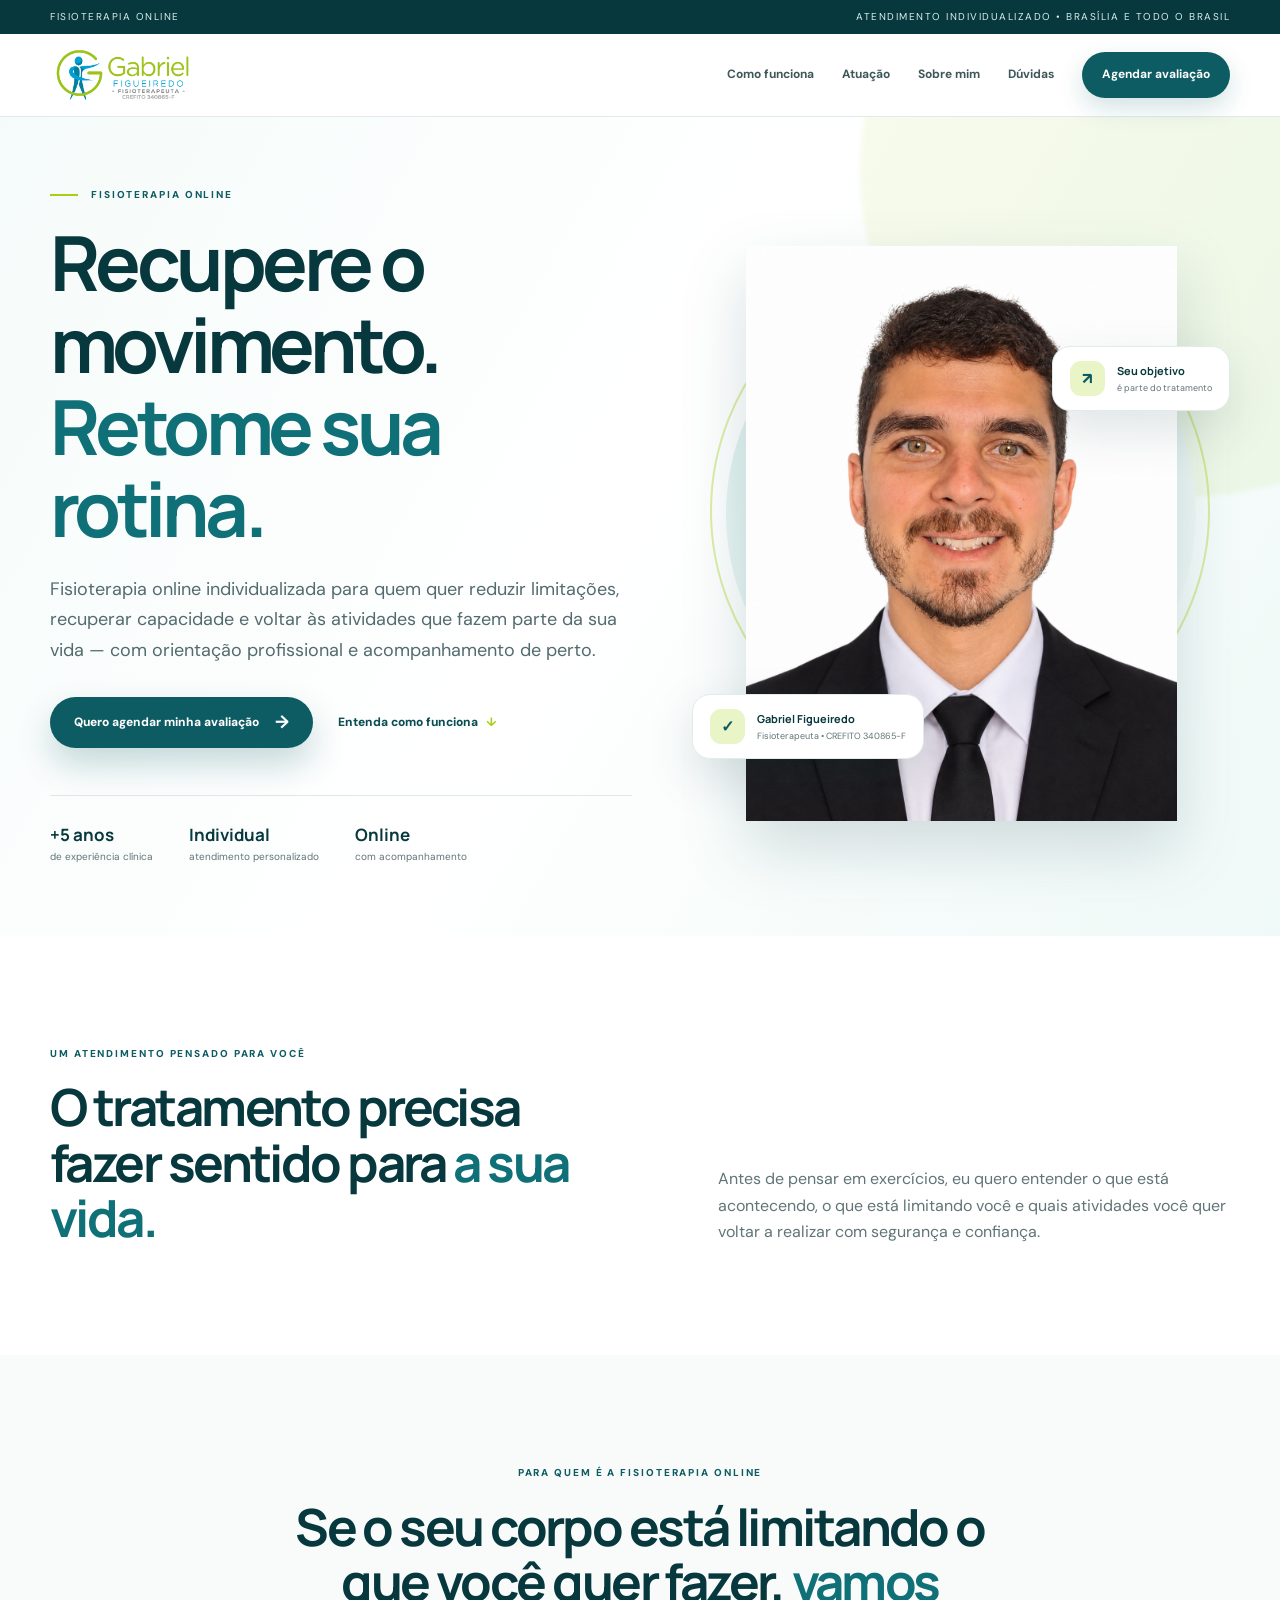
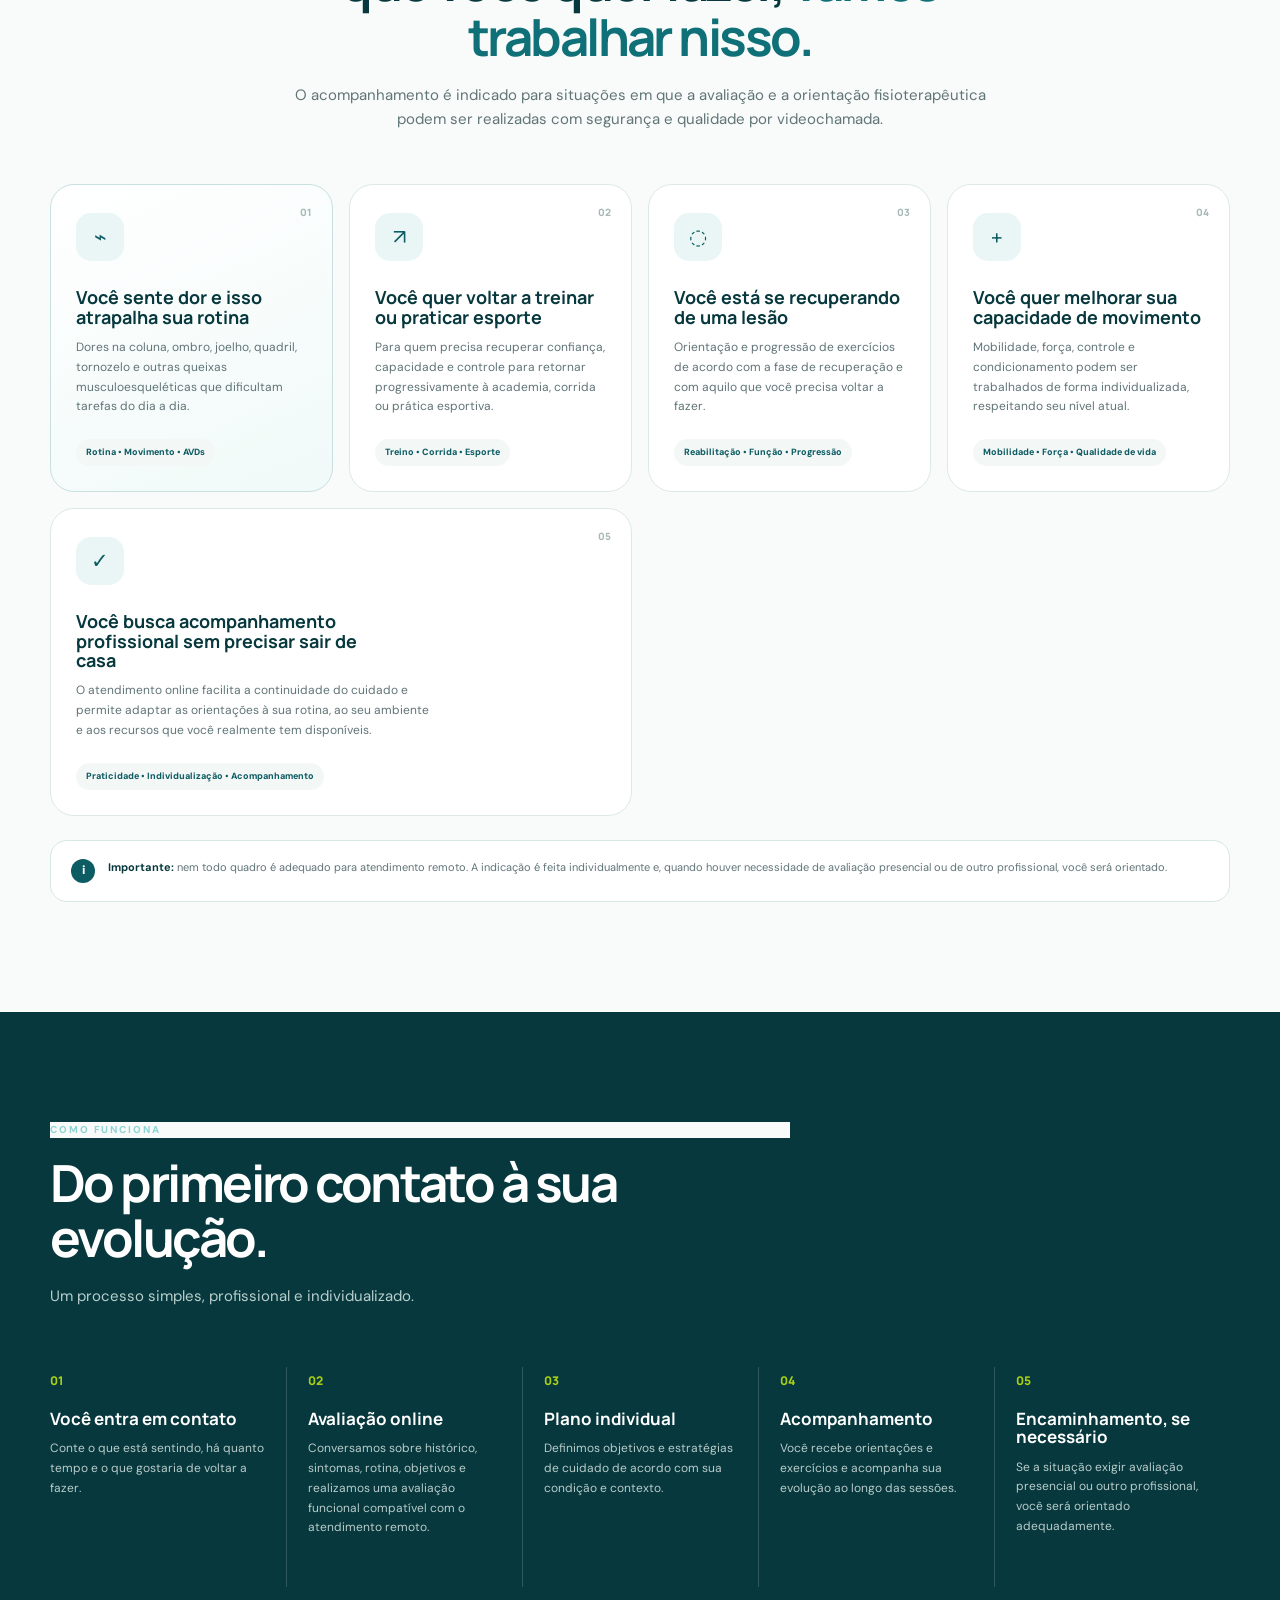
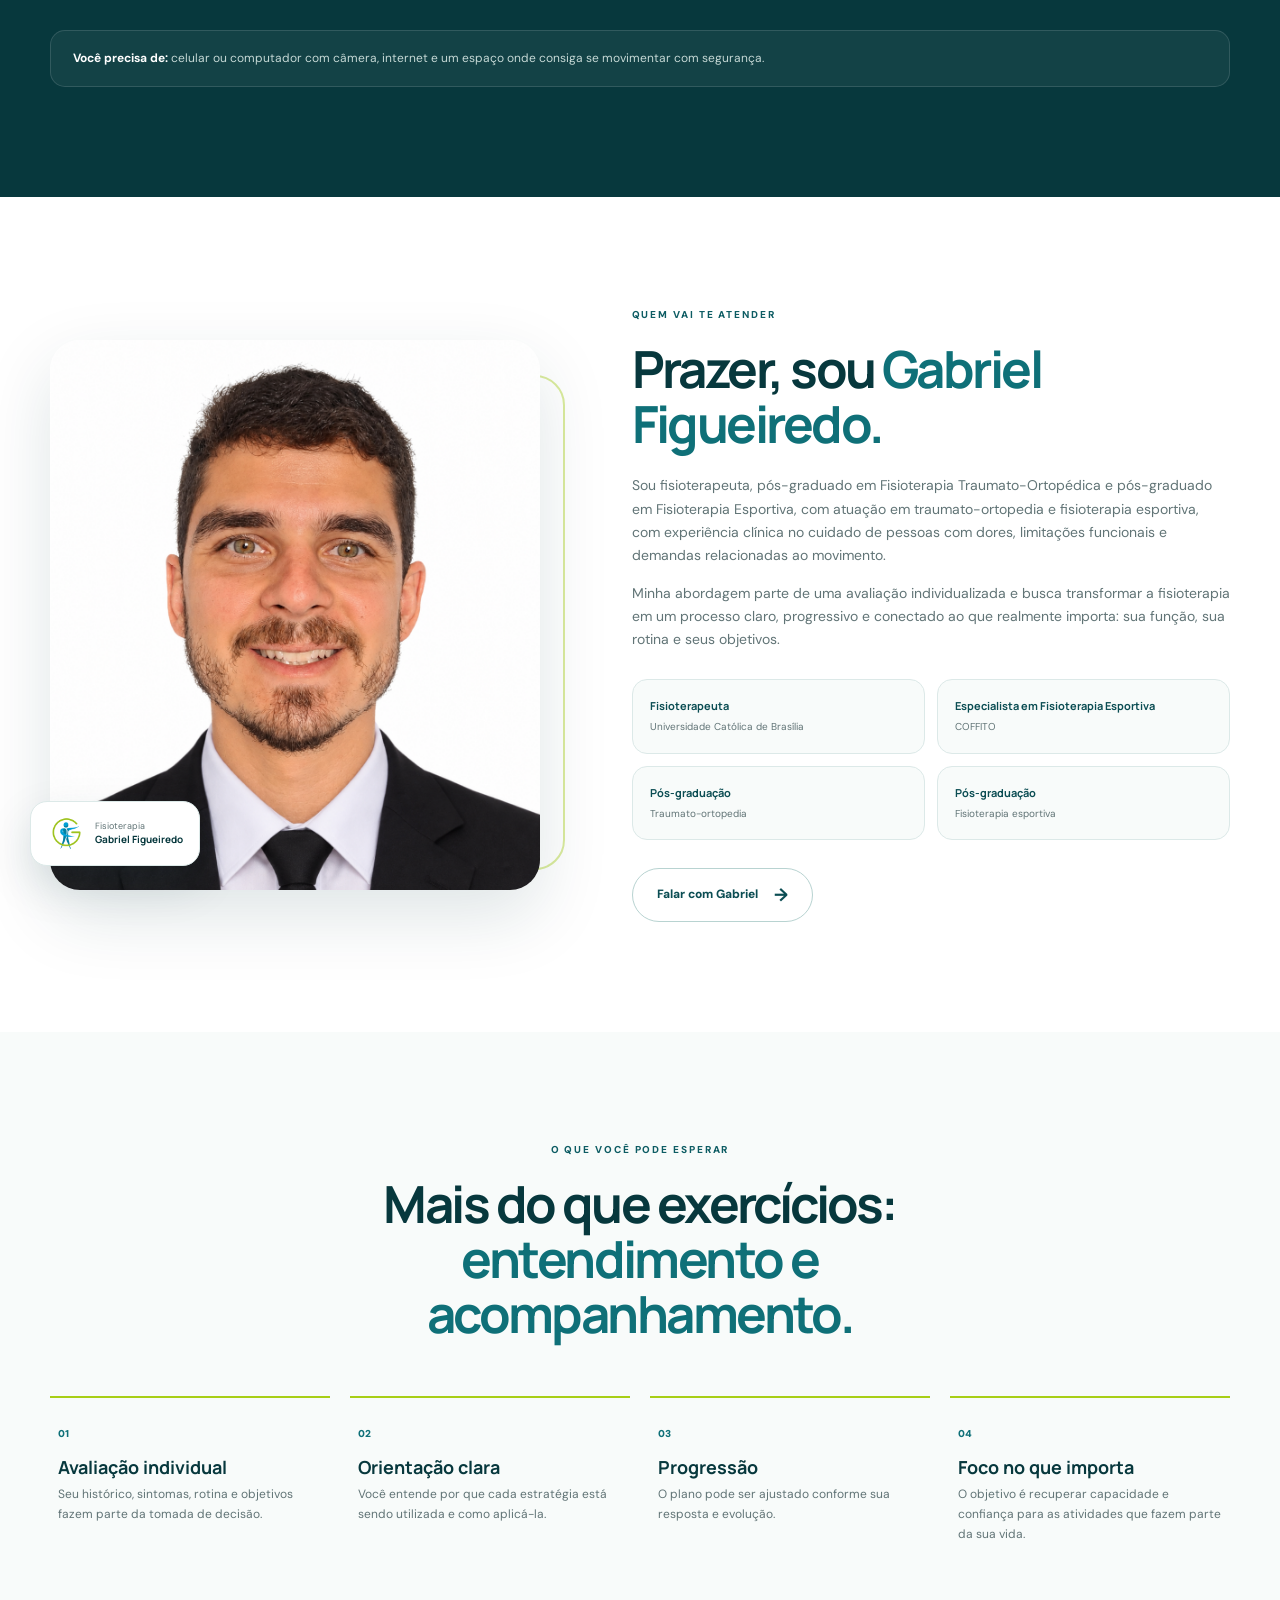
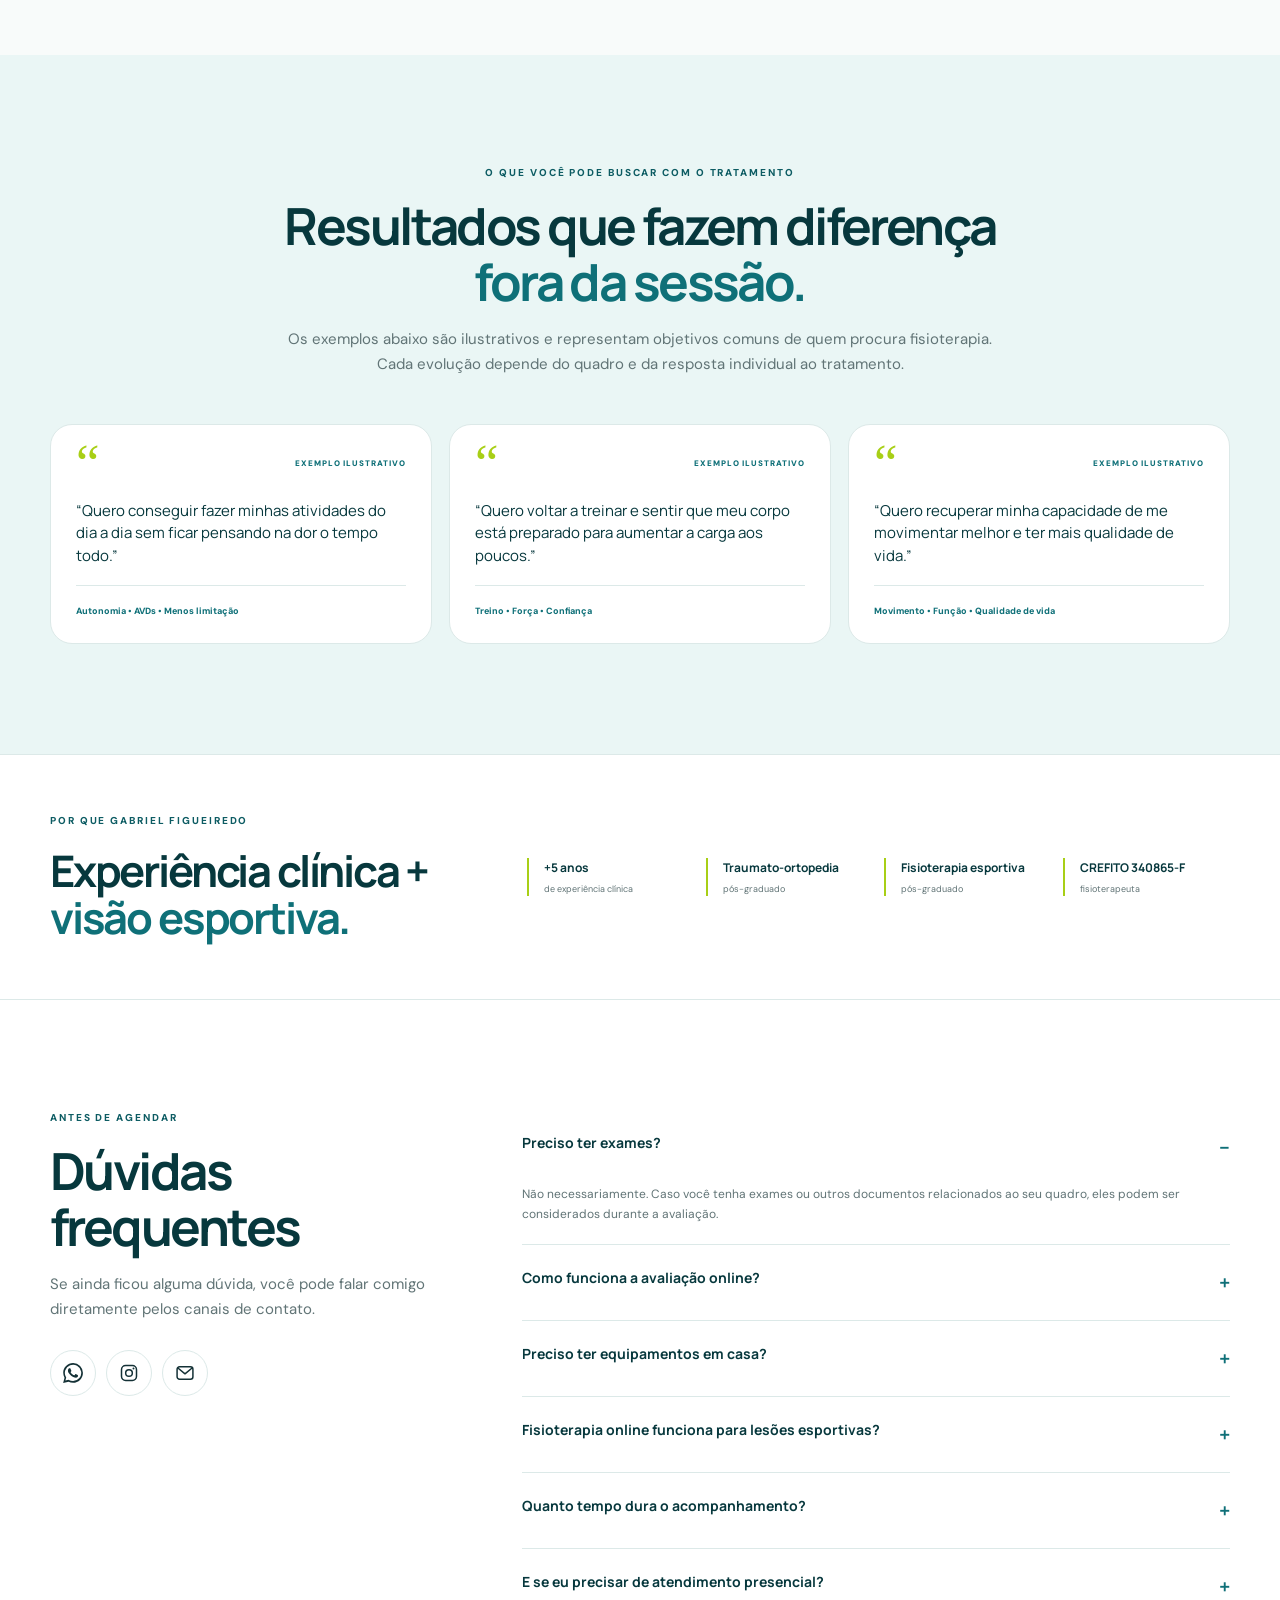
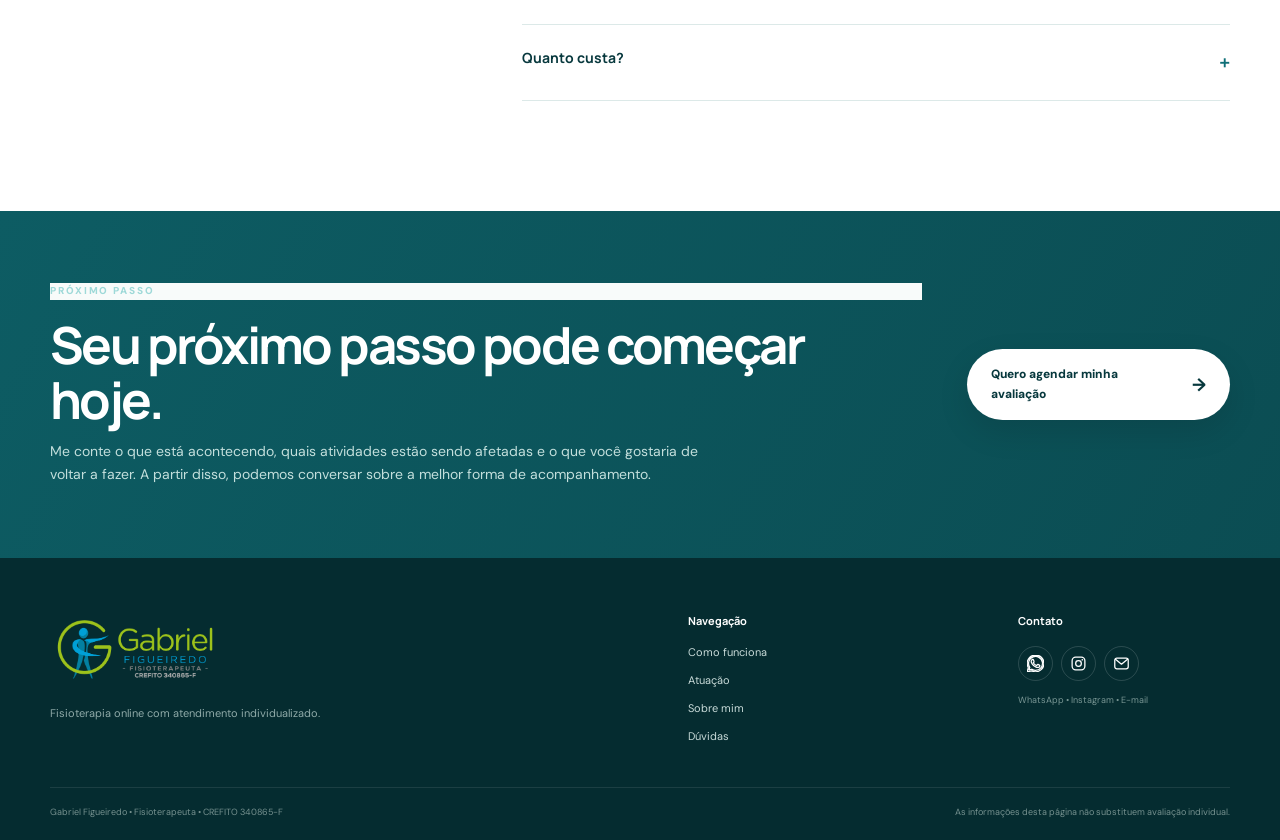
==== index.html @ f2b3d843 "Add files via upload" ====
<!DOCTYPE html>
<html lang="pt-BR">
<head>
<meta charset="UTF-8">
<meta name="viewport" content="width=device-width, initial-scale=1.0">
<meta name="description" content="Gabriel Figueiredo — Fisioterapia online. Atendimento individualizado para dores, lesões musculoesqueléticas, esporte e retorno ao movimento.">
<meta name="theme-color" content="#0D5C63">
<title>Gabriel Figueiredo | Fisioterapia Online</title>
<link rel="icon" type="image/png" href="imagens/logo-icone.png">
<link rel="preconnect" href="https://fonts.googleapis.com">
<link rel="preconnect" href="https://fonts.gstatic.com" crossorigin>
<link href="https://fonts.googleapis.com/css2?family=DM+Sans:wght@400;500;600;700&family=Manrope:wght@500;600;700;800&display=swap" rel="stylesheet">
<link rel="stylesheet" href="style.css">
</head>
<body>

<div class="top-strip">
  <div class="container top-strip-inner">
    <span>FISIOTERAPIA ONLINE</span>
    <span>Atendimento individualizado • Brasília e todo o Brasil</span>
  </div>
</div>

<header class="header">
  <div class="container header-inner">
    <a class="brand" href="#inicio" aria-label="Gabriel Figueiredo — início">
      <img src="imagens/logo-gabriel.png" alt="Gabriel Figueiredo — Fisioterapeuta" class="brand-logo">
    </a>

    <nav class="desktop-nav" aria-label="Navegação principal">
      <a href="#como-funciona">Como funciona</a>
      <a href="#especialidades">Atuação</a>
      <a href="#sobre">Sobre mim</a>
      <a href="#duvidas">Dúvidas</a>
      <a class="nav-button" data-whatsapp href="#">Agendar avaliação</a>
    </nav>

    <button class="menu-button" aria-label="Abrir menu" aria-expanded="false">☰</button>
  </div>
  <div class="mobile-nav">
    <a href="#como-funciona">Como funciona</a>
    <a href="#especialidades">Atuação</a>
    <a href="#sobre">Sobre mim</a>
    <a href="#duvidas">Dúvidas</a>
    <a class="nav-button" data-whatsapp href="#">Agendar avaliação</a>
  </div>
</header>

<main id="inicio">

<section class="hero">
  <div class="hero-glow"></div>
  <div class="container hero-grid">
    <div class="hero-copy">
      <div class="eyebrow"><span></span> FISIOTERAPIA ONLINE</div>
      <h1>Recupere o movimento. <em>Retome sua rotina.</em></h1>
      <p class="lead">Fisioterapia online individualizada para quem quer reduzir limitações, recuperar capacidade e voltar às atividades que fazem parte da sua vida — com orientação profissional e acompanhamento de perto.</p>

      <div class="hero-actions">
        <a class="btn primary" data-whatsapp href="#">
          <span>Quero agendar minha avaliação</span><b>→</b>
        </a>
        <a class="subtle-link" href="#como-funciona">Entenda como funciona <span>↓</span></a>
      </div>

      <div class="hero-proof">
        <div><strong>+5 anos</strong><small>de experiência clínica</small></div>
        <div><strong>Individual</strong><small>atendimento personalizado</small></div>
        <div><strong>Online</strong><small>com acompanhamento</small></div>
      </div>
    </div>

    <div class="hero-person">
      <div class="person-backdrop"></div>
      <div class="person-ring"></div>
      <img src="imagens/gabriel-foto.png" alt="Gabriel Figueiredo, fisioterapeuta" class="person-photo">
      <div class="credential-chip">
        <span class="chip-icon">✓</span>
        <div><strong>Gabriel Figueiredo</strong><small>Fisioterapeuta • CREFITO 340865-F</small></div>
      </div>
      <div class="floating-pill">
        <span>↗</span>
        <div><strong>Seu objetivo</strong><small>é parte do tratamento</small></div>
      </div>
    </div>
  </div>
</section>

<section class="intro section">
  <div class="container intro-grid">
    <div>
      <div class="eyebrow">UM ATENDIMENTO PENSADO PARA VOCÊ</div>
      <h2>O tratamento precisa fazer sentido para <em>a sua vida.</em></h2>
    </div>
    <p>Antes de pensar em exercícios, eu quero entender o que está acontecendo, o que está limitando você e quais atividades você quer voltar a realizar com segurança e confiança.</p>
  </div>
</section>

<section id="especialidades" class="audience section light"><div class="container"><div class="section-heading centered"><div class="eyebrow">PARA QUEM É A FISIOTERAPIA ONLINE</div><h2>Se o seu corpo está limitando o que você quer fazer, <em>vamos trabalhar nisso.</em></h2><p>O acompanhamento é indicado para situações em que a avaliação e a orientação fisioterapêutica podem ser realizadas com segurança e qualidade por videochamada.</p></div><div class="audience-grid"><article class="audience-card featured"><div class="audience-number">01</div><div class="audience-icon">⌁</div><h3>Você sente dor e isso atrapalha sua rotina</h3><p>Dores na coluna, ombro, joelho, quadril, tornozelo e outras queixas musculoesqueléticas que dificultam tarefas do dia a dia.</p><span class="audience-tag">Rotina • Movimento • AVDs</span></article><article class="audience-card"><div class="audience-number">02</div><div class="audience-icon">↗</div><h3>Você quer voltar a treinar ou praticar esporte</h3><p>Para quem precisa recuperar confiança, capacidade e controle para retornar progressivamente à academia, corrida ou prática esportiva.</p><span class="audience-tag">Treino • Corrida • Esporte</span></article><article class="audience-card"><div class="audience-number">03</div><div class="audience-icon">◌</div><h3>Você está se recuperando de uma lesão</h3><p>Orientação e progressão de exercícios de acordo com a fase de recuperação e com aquilo que você precisa voltar a fazer.</p><span class="audience-tag">Reabilitação • Função • Progressão</span></article><article class="audience-card"><div class="audience-number">04</div><div class="audience-icon">+</div><h3>Você quer melhorar sua capacidade de movimento</h3><p>Mobilidade, força, controle e condicionamento podem ser trabalhados de forma individualizada, respeitando seu nível atual.</p><span class="audience-tag">Mobilidade • Força • Qualidade de vida</span></article><article class="audience-card wide"><div class="audience-number">05</div><div class="audience-icon">✓</div><h3>Você busca acompanhamento profissional sem precisar sair de casa</h3><p>O atendimento online facilita a continuidade do cuidado e permite adaptar as orientações à sua rotina, ao seu ambiente e aos recursos que você realmente tem disponíveis.</p><span class="audience-tag">Praticidade • Individualização • Acompanhamento</span></article></div><div class="eligibility-note"><div class="eligibility-icon">i</div><p><strong>Importante:</strong> nem todo quadro é adequado para atendimento remoto. A indicação é feita individualmente e, quando houver necessidade de avaliação presencial ou de outro profissional, você será orientado.</p></div></div></section>

<section id="como-funciona" class="process section dark">
  <div class="container">
    <div class="section-heading">
      <div class="eyebrow light">COMO FUNCIONA</div>
      <h2>Do primeiro contato à sua evolução.</h2>
      <p>Um processo simples, profissional e individualizado.</p>
    </div>

    <div class="steps">
      <article class="step">
        <span>01</span>
        <h3>Você entra em contato</h3>
        <p>Conte o que está sentindo, há quanto tempo e o que gostaria de voltar a fazer.</p>
      </article>
      <article class="step">
        <span>02</span>
        <h3>Avaliação online</h3>
        <p>Conversamos sobre histórico, sintomas, rotina, objetivos e realizamos uma avaliação funcional compatível com o atendimento remoto.</p>
      </article>
      <article class="step">
        <span>03</span>
        <h3>Plano individual</h3>
        <p>Definimos objetivos e estratégias de cuidado de acordo com sua condição e contexto.</p>
      </article>
      <article class="step">
        <span>04</span>
        <h3>Acompanhamento</h3>
        <p>Você recebe orientações e exercícios e acompanha sua evolução ao longo das sessões.</p>
      </article>
      <article class="step">
        <span>05</span>
        <h3>Encaminhamento, se necessário</h3>
        <p>Se a situação exigir avaliação presencial ou outro profissional, você será orientado adequadamente.</p>
      </article>
    </div>

    <div class="process-note">
      <strong>Você precisa de:</strong> celular ou computador com câmera, internet e um espaço onde consiga se movimentar com segurança.
    </div>
  </div>
</section>

<section id="sobre" class="about section">
  <div class="container about-grid">
    <div class="about-photo-wrap">
      <div class="about-accent"></div>
      <img src="imagens/gabriel-foto.png" alt="Gabriel Figueiredo" class="about-photo">
      <div class="about-badge">
        <img src="imagens/logo-icone.png" alt="">
        <span>Fisioterapia<br><strong>Gabriel Figueiredo</strong></span>
      </div>
    </div>

    <div class="about-copy">
      <div class="eyebrow">QUEM VAI TE ATENDER</div>
      <h2>Prazer, sou <em>Gabriel Figueiredo.</em></h2>
      <p>Sou fisioterapeuta, pós-graduado em Fisioterapia Traumato-Ortopédica e pós-graduado em Fisioterapia Esportiva, com atuação em traumato-ortopedia e fisioterapia esportiva, com experiência clínica no cuidado de pessoas com dores, limitações funcionais e demandas relacionadas ao movimento.</p>
      <p>Minha abordagem parte de uma avaliação individualizada e busca transformar a fisioterapia em um processo claro, progressivo e conectado ao que realmente importa: sua função, sua rotina e seus objetivos.</p>

      <div class="credentials">
        <div><strong>Fisioterapeuta</strong><span>Universidade Católica de Brasília</span></div>
        <div><strong>Especialista em Fisioterapia Esportiva</strong><span>COFFITO</span></div>
        <div><strong>Pós-graduação</strong><span>Traumato-ortopedia</span></div>
        <div><strong>Pós-graduação</strong><span>Fisioterapia esportiva</span></div>
      </div>

      <a class="btn outline" data-whatsapp href="#">Falar com Gabriel <b>→</b></a>
    </div>
  </div>
</section>

<section class="differentials section">
  <div class="container">
    <div class="section-heading centered">
      <div class="eyebrow">O QUE VOCÊ PODE ESPERAR</div>
      <h2>Mais do que exercícios: <em>entendimento e acompanhamento.</em></h2>
    </div>

    <div class="diff-grid">
      <article><span>01</span><h3>Avaliação individual</h3><p>Seu histórico, sintomas, rotina e objetivos fazem parte da tomada de decisão.</p></article>
      <article><span>02</span><h3>Orientação clara</h3><p>Você entende por que cada estratégia está sendo utilizada e como aplicá-la.</p></article>
      <article><span>03</span><h3>Progressão</h3><p>O plano pode ser ajustado conforme sua resposta e evolução.</p></article>
      <article><span>04</span><h3>Foco no que importa</h3><p>O objetivo é recuperar capacidade e confiança para as atividades que fazem parte da sua vida.</p></article>
    </div>
  </div>
</section>

<section class="testimonial section soft"><div class="container"><div class="section-heading centered"><div class="eyebrow">O QUE VOCÊ PODE BUSCAR COM O TRATAMENTO</div><h2>Resultados que fazem diferença <em>fora da sessão.</em></h2><p>Os exemplos abaixo são ilustrativos e representam objetivos comuns de quem procura fisioterapia. Cada evolução depende do quadro e da resposta individual ao tratamento.</p></div><div class="testimonial-grid"><article class="testimonial-card"><div class="testimonial-top"><span class="quote">“</span><span class="result-label">EXEMPLO ILUSTRATIVO</span></div><p>“Quero conseguir fazer minhas atividades do dia a dia sem ficar pensando na dor o tempo todo.”</p><span class="testimonial-focus">Autonomia • AVDs • Menos limitação</span></article><article class="testimonial-card"><div class="testimonial-top"><span class="quote">“</span><span class="result-label">EXEMPLO ILUSTRATIVO</span></div><p>“Quero voltar a treinar e sentir que meu corpo está preparado para aumentar a carga aos poucos.”</p><span class="testimonial-focus">Treino • Força • Confiança</span></article><article class="testimonial-card"><div class="testimonial-top"><span class="quote">“</span><span class="result-label">EXEMPLO ILUSTRATIVO</span></div><p>“Quero recuperar minha capacidade de me movimentar melhor e ter mais qualidade de vida.”</p><span class="testimonial-focus">Movimento • Função • Qualidade de vida</span></article></div></div></section>

<section class="credibility section"><div class="container credibility-inner"><div class="credibility-title"><div class="eyebrow">POR QUE GABRIEL FIGUEIREDO</div><h2>Experiência clínica + <em>visão esportiva.</em></h2></div><div class="credibility-points"><div><strong>+5 anos</strong><span>de experiência clínica</span></div><div><strong>Traumato-ortopedia</strong><span>pós-graduado</span></div><div><strong>Fisioterapia esportiva</strong><span>pós-graduado</span></div><div><strong>CREFITO 340865-F</strong><span>fisioterapeuta</span></div></div></div></section><section id="duvidas" class="faq section">
  <div class="container faq-grid">
    <div class="section-heading">
      <div class="eyebrow">ANTES DE AGENDAR</div>
      <h2>Dúvidas frequentes</h2>
      <p>Se ainda ficou alguma dúvida, você pode falar comigo diretamente pelos canais de contato.</p>
      <div class="contact-icons">
        <a data-whatsapp href="#" aria-label="WhatsApp" title="WhatsApp">
          <svg viewBox="0 0 24 24" aria-hidden="true"><path d="M20.52 3.48A11.8 11.8 0 0 0 12.08 0C5.56 0 .26 5.3.26 11.82c0 2.08.54 4.1 1.57 5.9L.17 24l6.45-1.64a11.8 11.8 0 0 0 5.46 1.34h.01c6.52 0 11.82-5.3 11.82-11.82a11.8 11.8 0 0 0-3.39-8.4ZM12.09 21.7h-.01a9.85 9.85 0 0 1-5.02-1.38l-.36-.21-3.83.98 1.02-3.73-.23-.38a9.83 9.83 0 1 1 8.43 4.72Zm5.4-7.39c-.3-.15-1.76-.87-2.03-.97-.27-.1-.47-.15-.67.15-.2.3-.77.97-.94 1.17-.17.2-.35.22-.65.07-.3-.15-1.25-.46-2.38-1.47-.88-.78-1.48-1.75-1.65-2.05-.17-.3-.02-.46.13-.61.13-.13.3-.35.45-.52.15-.17.2-.3.2-.5.1-.2.05-.37-.02-.52-.07-.15-.67-1.61-.92-2.2-.24-.58-.49-.5-.67-.51h-.57c-.2 0-.52.07-.8.37-.27.3-1.04 1.02-1.04 2.49s1.07 2.89 1.22 3.09c.15.2 2.1 3.21 5.09 4.5.71.31 1.27.49 1.7.63.72.23 1.37.2 1.88.12.58-.09 1.76-.72 2.01-1.42.25-.7.25-1.3.17-1.42-.07-.12-.27-.2-.57-.35Z"/></svg>
        </a>
        <a data-instagram href="#" target="_blank" rel="noopener" aria-label="Instagram" title="Instagram">
          <svg viewBox="0 0 24 24" aria-hidden="true"><rect x="3" y="3" width="18" height="18" rx="5"></rect><circle cx="12" cy="12" r="4"></circle><circle cx="17.4" cy="6.7" r="1.2" class="fill"></circle></svg>
        </a>
        <a data-email href="#" aria-label="E-mail" title="E-mail">
          <svg viewBox="0 0 24 24" aria-hidden="true"><rect x="2.5" y="4.5" width="19" height="15" rx="3"></rect><path d="m3.5 6 8.5 7 8.5-7"></path></svg>
        </a>
      </div>
    </div>

    <div class="accordion">
      <details open>
        <summary>Preciso ter exames?</summary>
        <p>Não necessariamente. Caso você tenha exames ou outros documentos relacionados ao seu quadro, eles podem ser considerados durante a avaliação.</p>
      </details>
      <details>
        <summary>Como funciona a avaliação online?</summary>
        <p>Por videochamada, conversamos sobre seu histórico, sintomas, limitações, rotina e objetivos e realizamos uma avaliação funcional compatível com o atendimento remoto.</p>
      </details>
      <details>
        <summary>Preciso ter equipamentos em casa?</summary>
        <p>Não. As estratégias são adaptadas ao que você tem disponível e aos objetivos definidos no acompanhamento.</p>
      </details>
      <details>
        <summary>Fisioterapia online funciona para lesões esportivas?</summary>
        <p>Pode ser adequada em diferentes etapas e condições, desde que o atendimento remoto seja seguro e eficaz para o caso. Quando a avaliação presencial for indispensável, isso será orientado.</p>
      </details>
      <details>
        <summary>Quanto tempo dura o acompanhamento?</summary>
        <p>Depende do seu quadro, dos objetivos e da evolução. O acompanhamento é individualizado.</p>
      </details>
      <details>
        <summary>E se eu precisar de atendimento presencial?</summary>
        <p>Se houver necessidade de avaliação presencial ou encaminhamento para outro profissional, você receberá essa orientação.</p>
      </details>
      <details>
        <summary>Quanto custa?</summary>
        <p>Os valores e as formas de pagamento são informados pelo WhatsApp, de acordo com a modalidade de atendimento.</p>
      </details>
    </div>
  </div>
</section>

<section class="cta">
  <div class="container cta-inner">
    <div>
      <div class="eyebrow light">PRÓXIMO PASSO</div>
      <h2>Seu próximo passo pode começar hoje.</h2>
      <p>Me conte o que está acontecendo, quais atividades estão sendo afetadas e o que você gostaria de voltar a fazer. A partir disso, podemos conversar sobre a melhor forma de acompanhamento.</p>
    </div>
    <a class="btn white" data-whatsapp href="#">Quero agendar minha avaliação <b>→</b></a>
  </div>
</section>

</main>

<footer>
  <div class="container footer-main">
    <div class="footer-brand">
      <img src="imagens/logo-gabriel.png" alt="Gabriel Figueiredo — Fisioterapeuta">
      <p>Fisioterapia online com atendimento individualizado.</p>
    </div>

    <div class="footer-nav">
      <strong>Navegação</strong>
      <a href="#como-funciona">Como funciona</a>
      <a href="#especialidades">Atuação</a>
      <a href="#sobre">Sobre mim</a>
      <a href="#duvidas">Dúvidas</a>
    </div>

    <div class="footer-contact">
      <strong>Contato</strong>
      <div class="footer-icons">
        <a data-whatsapp href="#" aria-label="WhatsApp" title="WhatsApp"><svg viewBox="0 0 24 24" aria-hidden="true"><path d="M20.52 3.48A11.8 11.8 0 0 0 12.08 0C5.56 0 .26 5.3.26 11.82c0 2.08.54 4.1 1.57 5.9L.17 24l6.45-1.64a11.8 11.8 0 0 0 5.46 1.34h.01c6.52 0 11.82-5.3 11.82-11.82a11.8 11.8 0 0 0-3.39-8.4ZM12.09 21.7h-.01a9.85 9.85 0 0 1-5.02-1.38l-.36-.21-3.83.98 1.02-3.73-.23-.38a9.83 9.83 0 1 1 8.43 4.72Zm5.4-7.39c-.3-.15-1.76-.87-2.03-.97-.27-.1-.47-.15-.67.15-.2.3-.77.97-.94 1.17-.17.2-.35.22-.65.07-.3-.15-1.25-.46-2.38-1.47-.88-.78-1.48-1.75-1.65-2.05-.17-.3-.02-.46.13-.61.13-.13.3-.35.45-.52.15-.17.2-.3.2-.5.1-.2.05-.37-.02-.52-.07-.15-.67-1.61-.92-2.2-.24-.58-.49-.5-.67-.51h-.57c-.2 0-.52.07-.8.37-.27.3-1.04 1.02-1.04 2.49s1.07 2.89 1.22 3.09c.15.2 2.1 3.21 5.09 4.5.71.31 1.27.49 1.7.63.72.23 1.37.2 1.88.12.58-.09 1.76-.72 2.01-1.42.25-.7.25-1.3.17-1.42-.07-.12-.27-.2-.57-.35Z"/></svg></a>
        <a data-instagram href="#" target="_blank" rel="noopener" aria-label="Instagram" title="Instagram"><svg viewBox="0 0 24 24" aria-hidden="true"><rect x="3" y="3" width="18" height="18" rx="5"></rect><circle cx="12" cy="12" r="4"></circle><circle cx="17.4" cy="6.7" r="1.2" class="fill"></circle></svg></a>
        <a data-email href="#" aria-label="E-mail" title="E-mail"><svg viewBox="0 0 24 24" aria-hidden="true"><rect x="2.5" y="4.5" width="19" height="15" rx="3"></rect><path d="m3.5 6 8.5 7 8.5-7"></path></svg></a>
      </div>
      <span>WhatsApp • Instagram • E-mail</span>
    </div>
  </div>

  <div class="container legal">
    <span>Gabriel Figueiredo • Fisioterapeuta • CREFITO 340865-F</span>
    <span>As informações desta página não substituem avaliação individual.</span>
  </div>
</footer>

<div class="mobile-contact">
  <a data-whatsapp href="#" aria-label="WhatsApp"><svg viewBox="0 0 24 24" aria-hidden="true"><path d="M20.52 3.48A11.8 11.8 0 0 0 12.08 0C5.56 0 .26 5.3.26 11.82c0 2.08.54 4.1 1.57 5.9L.17 24l6.45-1.64a11.8 11.8 0 0 0 5.46 1.34h.01c6.52 0 11.82-5.3 11.82-11.82a11.8 11.8 0 0 0-3.39-8.4ZM12.09 21.7h-.01a9.85 9.85 0 0 1-5.02-1.38l-.36-.21-3.83.98 1.02-3.73-.23-.38a9.83 9.83 0 1 1 8.43 4.72Zm5.4-7.39c-.3-.15-1.76-.87-2.03-.97-.27-.1-.47-.15-.67.15-.2.3-.77.97-.94 1.17-.17.2-.35.22-.65.07-.3-.15-1.25-.46-2.38-1.47-.88-.78-1.48-1.75-1.65-2.05-.17-.3-.02-.46.13-.61.13-.13.3-.35.45-.52.15-.17.2-.3.2-.5.1-.2.05-.37-.02-.52-.07-.15-.67-1.61-.92-2.2-.24-.58-.49-.5-.67-.51h-.57c-.2 0-.52.07-.8.37-.27.3-1.04 1.02-1.04 2.49s1.07 2.89 1.22 3.09c.15.2 2.1 3.21 5.09 4.5.71.31 1.27.49 1.7.63.72.23 1.37.2 1.88.12.58-.09 1.76-.72 2.01-1.42.25-.7.25-1.3.17-1.42-.07-.12-.27-.2-.57-.35Z"/></svg></a>
  <a data-instagram href="#" target="_blank" rel="noopener" aria-label="Instagram"><svg viewBox="0 0 24 24" aria-hidden="true"><rect x="3" y="3" width="18" height="18" rx="5"></rect><circle cx="12" cy="12" r="4"></circle><circle cx="17.4" cy="6.7" r="1.2" class="fill"></circle></svg></a>
  <a data-email href="#" aria-label="E-mail"><svg viewBox="0 0 24 24" aria-hidden="true"><rect x="2.5" y="4.5" width="19" height="15" rx="3"></rect><path d="m3.5 6 8.5 7 8.5-7"></path></svg></a>
</div>

<script src="script.js"></script>
</body>
</html>
---- style.css ----
:root{
  --teal-950:#07383D;
  --teal-900:#0B4D53;
  --teal-800:#0D5C63;
  --teal-700:#0F7078;
  --cyan:#08A6D8;
  --lime:#A8CF16;
  --lime-soft:#EAF5C7;
  --teal-soft:#EAF6F5;
  --cream:#F8FBFA;
  --ink:#143136;
  --muted:#617476;
  --line:#DCE9E8;
  --white:#fff;
  --shadow:0 26px 70px rgba(7,56,61,.13);
  --radius:26px;
}
*{box-sizing:border-box;margin:0;padding:0}
html{scroll-behavior:smooth}
body{font-family:"DM Sans",sans-serif;color:var(--ink);background:#fff;line-height:1.65}
h1,h2,h3{font-family:"Manrope",sans-serif;line-height:1.08}
a{text-decoration:none;color:inherit}
img{max-width:100%;display:block}
.container{width:min(1180px,calc(100% - 44px));margin:auto}
.top-strip{background:var(--teal-950);color:#d9efed;font-size:10px;letter-spacing:.15em;text-transform:uppercase}
.top-strip-inner{height:34px;display:flex;align-items:center;justify-content:space-between}
.header{position:sticky;top:0;z-index:30;background:rgba(255,255,255,.93);backdrop-filter:blur(16px);border-bottom:1px solid rgba(220,233,232,.9)}
.header-inner{height:82px;display:flex;align-items:center;justify-content:space-between}
.brand-logo{width:215px;height:auto;max-height:64px;object-fit:contain;object-position:left center}
.desktop-nav{display:flex;align-items:center;gap:28px;font-size:12px;font-weight:700;color:#40575A}
.desktop-nav a:hover{color:var(--teal-800)}
.nav-button{background:var(--teal-800);color:#fff!important;border-radius:999px;padding:13px 20px;box-shadow:0 10px 24px rgba(13,92,99,.18)}
.menu-button{display:none;border:0;background:transparent;font-size:25px;color:var(--teal-950)}
.mobile-nav{display:none}
.hero{position:relative;overflow:hidden;background:linear-gradient(120deg,#F5FBFA 0%,#fff 48%,#EFF9F7 100%)}
.hero-glow{position:absolute;width:650px;height:650px;border-radius:50%;background:rgba(168,207,22,.08);right:-230px;top:-270px;filter:blur(2px)}
.hero-grid{min-height:705px;display:grid;grid-template-columns:1.04fr .96fr;align-items:center;gap:60px;padding:70px 0}
.eyebrow{font-size:10px;font-weight:800;letter-spacing:.19em;color:var(--teal-800);margin-bottom:17px}
.eyebrow span{display:inline-block;width:28px;height:2px;background:var(--lime);vertical-align:middle;margin-right:9px}
.eyebrow.light{color:#9ed9d8}
h1{font-size:clamp(45px,6vw,76px);letter-spacing:-.06em;color:var(--teal-950);max-width:720px}
h1 em,h2 em{font-style:normal;color:var(--teal-700)}
.lead{font-size:18px;line-height:1.7;color:#536B6E;max-width:640px;margin:25px 0 31px}
.hero-actions{display:flex;align-items:center;gap:25px;flex-wrap:wrap}
.btn{display:inline-flex;align-items:center;justify-content:center;gap:16px;padding:16px 24px;border-radius:999px;font-size:12px;font-weight:800;transition:.22s}
.btn b{font-size:18px;line-height:0}
.btn.primary{background:var(--teal-800);color:#fff;box-shadow:0 16px 34px rgba(13,92,99,.23)}
.btn.primary:hover{transform:translateY(-2px);background:var(--teal-900)}
.btn.outline{border:1px solid #B8D3D1;color:var(--teal-900);background:#fff}
.btn.white{background:#fff;color:var(--teal-950);box-shadow:0 12px 32px rgba(0,0,0,.11)}
.subtle-link{font-size:12px;font-weight:800;color:var(--teal-900)}
.subtle-link span{color:var(--lime);margin-left:5px}
.hero-proof{display:flex;gap:36px;margin-top:47px;padding-top:25px;border-top:1px solid var(--line)}
.hero-proof div{display:flex;flex-direction:column}
.hero-proof strong{font-family:Manrope;font-size:17px;color:var(--teal-950)}
.hero-proof small{font-size:10px;color:var(--muted)}
.hero-person{position:relative;height:590px;display:flex;align-items:flex-end;justify-content:center}
.person-backdrop{position:absolute;width:470px;height:470px;border-radius:50%;background:linear-gradient(150deg,#DDF0ED,#F5FBFA);top:48px}
.person-ring{position:absolute;width:500px;height:500px;border-radius:50%;border:2px solid rgba(168,207,22,.38);top:30px;right:20px}
.person-photo{position:relative;z-index:2;height:575px;width:auto;object-fit:contain;filter:drop-shadow(0 28px 32px rgba(7,56,61,.16));align-self:end}
.credential-chip,.floating-pill{position:absolute;z-index:4;background:#fff;border:1px solid #E0ECEB;border-radius:18px;box-shadow:0 18px 50px rgba(7,56,61,.13);display:flex;align-items:center;gap:12px;padding:14px 17px}
.credential-chip{left:0;bottom:62px}
.floating-pill{right:0;top:115px}
.credential-chip strong,.floating-pill strong{display:block;font-family:Manrope;font-size:11px;color:var(--teal-950)}
.credential-chip small,.floating-pill small{display:block;color:var(--muted);font-size:9px}
.chip-icon,.floating-pill>span{width:35px;height:35px;border-radius:11px;background:var(--lime-soft);color:var(--teal-800);display:grid;place-items:center;font-weight:900}
.intro{padding:92px 0 82px}
.intro-grid{display:grid;grid-template-columns:1fr .9fr;gap:100px;align-items:end}
.intro h2{font-size:clamp(33px,4vw,53px);letter-spacing:-.05em;color:var(--teal-950)}
.intro p{font-size:16px;color:var(--muted);max-width:520px}
.section{padding:110px 0}
.light{background:var(--cream)}
.section-heading{max-width:740px}
.centered{text-align:center;margin:0 auto}
.section-heading h2{font-size:clamp(33px,4vw,52px);letter-spacing:-.05em;color:var(--teal-950)}
.section-heading p{font-size:15px;color:var(--muted);margin-top:18px}
.area-grid{display:grid;grid-template-columns:repeat(4,1fr);gap:17px;margin-top:53px}
.area-card{background:#fff;border:1px solid var(--line);border-radius:var(--radius);padding:29px 26px;min-height:260px;transition:.22s}
.area-card:hover{transform:translateY(-6px);box-shadow:0 20px 55px rgba(7,56,61,.09)}
.area-icon{width:47px;height:47px;border-radius:15px;background:var(--teal-soft);color:var(--teal-800);display:grid;place-items:center;font-size:22px;margin-bottom:25px}
.area-card h3{font-size:18px;color:var(--teal-950);margin-bottom:10px}
.area-card p{font-size:12px;color:var(--muted)}
.dark{background:var(--teal-950);color:#fff}
.dark .section-heading h2{color:#fff}
.dark .section-heading p{color:#B9CFCD}
.dark .eyebrow{color:#8FD4D2}
.steps{display:grid;grid-template-columns:repeat(5,1fr);margin-top:58px}
.step{padding:0 21px;border-left:1px solid rgba(255,255,255,.16);min-height:220px}
.step:first-child{border-left:0;padding-left:0}
.step span{font-family:Manrope;color:var(--lime);font-size:12px;font-weight:800}
.step h3{font-size:17px;margin:17px 0 11px}
.step p{font-size:12px;color:#B9CCCA}
.process-note{margin-top:43px;padding:18px 22px;border:1px solid rgba(255,255,255,.13);background:rgba(255,255,255,.05);border-radius:15px;color:#C5D8D5;font-size:12px}
.process-note strong{color:#fff}
.about{background:#fff}
.about-grid{display:grid;grid-template-columns:.9fr 1.1fr;gap:92px;align-items:center}
.about-photo-wrap{position:relative;width:100%;height:550px}
.about-photo{position:relative;z-index:2;width:100%;height:100%;object-fit:cover;object-position:center 20%;border-radius:30px;box-shadow:var(--shadow)}
.about-accent{position:absolute;width:80%;height:90%;right:-25px;top:35px;border:2px solid rgba(168,207,22,.42);border-radius:30px;z-index:1}
.about-badge{position:absolute;z-index:4;left:-20px;bottom:24px;background:#fff;border:1px solid var(--line);border-radius:17px;padding:12px 16px;display:flex;align-items:center;gap:9px;box-shadow:0 18px 45px rgba(7,56,61,.13)}
.about-badge img{width:39px;height:39px;object-fit:contain}
.about-badge span{font-size:9px;color:var(--muted);line-height:1.35}
.about-badge strong{font-family:Manrope;color:var(--teal-950);font-size:10px}
.about-copy h2{font-size:clamp(34px,4vw,54px);letter-spacing:-.05em;color:var(--teal-950);margin-bottom:23px}
.about-copy p{font-size:14px;color:var(--muted);max-width:680px;margin-bottom:15px}
.credentials{display:grid;grid-template-columns:1fr 1fr;gap:12px;margin:28px 0}
.credentials div{background:var(--cream);border:1px solid var(--line);border-radius:15px;padding:17px}
.credentials strong{display:block;font-family:Manrope;color:var(--teal-900);font-size:11px}
.credentials span{display:block;color:var(--muted);font-size:10px;margin-top:4px}
.differentials{background:var(--cream)}
.diff-grid{display:grid;grid-template-columns:repeat(4,1fr);gap:20px;margin-top:54px}
.diff-grid article{border-top:2px solid var(--lime);padding:21px 8px 0}
.diff-grid span{font-size:10px;font-weight:900;color:var(--teal-700)}
.diff-grid h3{font-size:18px;margin:13px 0 8px;color:var(--teal-950)}
.diff-grid p{font-size:12px;color:var(--muted)}
.soft{background:var(--teal-soft)}
.testimonial-box{background:#fff;border:1px solid var(--line);border-radius:28px;padding:43px 55px;display:grid;grid-template-columns:85px 1fr;align-items:center;box-shadow:0 15px 45px rgba(7,56,61,.05)}
.quote-mark{font-family:Georgia;font-size:88px;line-height:.7;color:var(--lime)}
blockquote{font-family:Manrope;font-size:22px;line-height:1.45;color:var(--teal-950);max-width:850px}
.placeholder-note{font-size:11px;color:var(--muted);margin-top:13px}
.faq{background:#fff}
.faq-grid{display:grid;grid-template-columns:.7fr 1.3fr;gap:90px}
.contact-icons{display:flex;gap:10px;margin-top:29px}
.contact-icons a{width:46px;height:46px;border:1px solid var(--line);border-radius:50%;display:grid;place-items:center;background:#fff;transition:.2s}
.contact-icons a:hover{transform:translateY(-3px);box-shadow:0 12px 28px rgba(7,56,61,.12)}
.icon-whatsapp{color:#16A66B;font-size:22px}
.icon-instagram{color:#C83C7C;font-size:25px}
.icon-email{color:var(--teal-800);font-size:19px}
.accordion details{border-bottom:1px solid var(--line)}
.accordion summary{list-style:none;cursor:pointer;padding:21px 0;font-family:Manrope;font-weight:700;font-size:14px;color:var(--teal-950);display:flex;justify-content:space-between;gap:20px}
.accordion summary::-webkit-details-marker{display:none}
.accordion summary:after{content:"+";color:var(--teal-700);font-size:20px}
.accordion details[open] summary:after{content:"−"}
.accordion p{font-size:12px;color:var(--muted);padding:0 35px 20px 0}
.cta{background:linear-gradient(120deg,var(--teal-800),var(--teal-900));color:#fff;padding:72px 0}
.cta-inner{display:flex;align-items:center;justify-content:space-between;gap:45px}
.cta h2{font-size:clamp(34px,4vw,55px);letter-spacing:-.05em}
.cta p{color:#C3DFDC;max-width:660px;margin-top:12px;font-size:14px}
footer{background:#052C30;color:#C9DBD9;padding:54px 0 20px}
.footer-main{display:grid;grid-template-columns:1.5fr .7fr .55fr;gap:60px}
.footer-brand img{width:230px;max-height:75px;object-fit:contain;object-position:left center}
.footer-brand p{font-size:11px;color:#8FAAA8;margin-top:17px}
.footer-nav,.footer-contact{display:flex;flex-direction:column;gap:10px;font-size:11px}
.footer-nav strong,.footer-contact strong{font-family:Manrope;color:#fff;margin-bottom:3px}
.footer-nav a:hover{color:#fff}
.footer-icons{display:flex;gap:8px;margin:3px 0 2px}
.footer-icons a{width:35px;height:35px;border:1px solid rgba(255,255,255,.15);border-radius:50%;display:grid;place-items:center;color:#fff}
.footer-contact span{font-size:9px;color:#799694}
.legal{border-top:1px solid rgba(255,255,255,.09);margin-top:42px;padding-top:17px;display:flex;justify-content:space-between;gap:20px;font-size:9px;color:#76918F}
.mobile-contact{display:none}
@media(max-width:980px){
  .desktop-nav{gap:16px}.desktop-nav a:not(.nav-button){display:none}
  .hero-grid{grid-template-columns:1fr;gap:20px;padding-top:55px}.hero-person{height:560px}
  .area-grid,.diff-grid{grid-template-columns:1fr 1fr}.steps{grid-template-columns:1fr 1fr;gap:28px}
  .step,.step:first-child{border-left:0;border-top:1px solid rgba(255,255,255,.15);padding:20px 0 0;min-height:180px}
  .about-grid{grid-template-columns:1fr;gap:60px}.about-photo-wrap{width:min(540px,100%);margin:auto}
  .faq-grid{grid-template-columns:1fr;gap:55px}.intro-grid{gap:45px}
  .footer-main{grid-template-columns:1fr 1fr}
}
@media(max-width:650px){
  .container{width:calc(100% - 30px)}
  .top-strip-inner span:last-child{display:none}.header-inner{height:70px}.brand-logo{width:185px}
  .desktop-nav{display:none}.menu-button{display:block}
  .mobile-nav{padding:0 15px 15px;background:#fff;flex-direction:column;gap:10px}
  .mobile-nav.open{display:flex}.mobile-nav a{padding:9px 0;font-size:13px;font-weight:700}
  .mobile-nav .nav-button{text-align:center;padding:13px}
  .hero-grid{padding:48px 0 35px}.hero-copy{order:1}.hero-person{order:2;height:480px}
  h1{font-size:46px}.lead{font-size:16px}.hero-proof{gap:16px}.hero-proof strong{font-size:14px}.hero-proof small{font-size:8px}
  .person-photo{height:470px}.person-backdrop{width:360px;height:360px}.person-ring{width:385px;height:385px;right:5px}
  .credential-chip{left:0;bottom:37px}.floating-pill{right:0;top:72px}
  .intro,.section{padding:76px 0}.intro-grid{grid-template-columns:1fr;gap:25px}
  .area-grid,.diff-grid{grid-template-columns:1fr}.area-card{min-height:0}.steps{grid-template-columns:1fr}
  .about-photo-wrap{height:410px}.about-accent{right:-10px}.about-badge{left:-7px}
  .credentials{grid-template-columns:1fr}.testimonial-box{grid-template-columns:1fr;padding:32px}.quote-mark{font-size:65px}
  blockquote{font-size:19px}.cta-inner{align-items:flex-start;flex-direction:column}
  .footer-main{grid-template-columns:1fr;gap:35px}.legal{flex-direction:column}
  .mobile-contact{display:flex;position:fixed;z-index:50;right:16px;bottom:16px;background:#fff;border:1px solid var(--line);border-radius:999px;padding:6px;gap:5px;box-shadow:0 12px 35px rgba(7,56,61,.18)}
  .mobile-contact a{width:43px;height:43px;border-radius:50%;display:grid;place-items:center;font-size:20px}
  .mobile-contact a:first-child{background:#16A66B;color:#fff}.mobile-contact a:nth-child(2){background:#F4E5EE;color:#C83C7C}.mobile-contact a:nth-child(3){background:var(--teal-soft);color:var(--teal-800)}
}

/* ===== Atualização visual ===== */
.audience{background:var(--cream)}
.audience-grid{display:grid;grid-template-columns:repeat(4,1fr);gap:16px;margin-top:52px}
.audience-card{position:relative;background:#fff;border:1px solid var(--line);border-radius:24px;padding:28px 25px 25px;min-height:300px;overflow:hidden;transition:.22s}
.audience-card:hover{transform:translateY(-5px);box-shadow:0 22px 55px rgba(7,56,61,.10)}
.audience-card.featured{background:linear-gradient(155deg,#fff 0%,#F0FAF8 100%);border-color:#C8E0DE}
.audience-card.wide{grid-column:span 2;min-height:235px}
.audience-number{position:absolute;right:20px;top:19px;font-family:Manrope;font-size:10px;font-weight:900;color:#A7B9B7}
.audience-icon{width:48px;height:48px;border-radius:15px;background:var(--teal-soft);color:var(--teal-800);display:grid;place-items:center;font-size:21px;margin-bottom:27px}
.audience-card h3{font-size:18px;color:var(--teal-950);max-width:290px;margin-bottom:11px}
.audience-card p{font-size:12px;color:var(--muted);max-width:360px}
.audience-tag{display:inline-block;margin-top:22px;padding:6px 10px;border-radius:999px;background:#F3F7F6;color:var(--teal-800);font-size:9px;font-weight:800}
.eligibility-note{display:flex;align-items:flex-start;gap:13px;margin-top:24px;padding:18px 20px;border:1px solid #D7E7E5;background:#fff;border-radius:17px}
.eligibility-icon{width:24px;height:24px;flex:0 0 24px;border-radius:50%;background:var(--teal-800);color:#fff;display:grid;place-items:center;font-size:12px;font-weight:900}
.eligibility-note p{font-size:11px;color:var(--muted);line-height:1.6}
.eligibility-note strong{color:var(--teal-950)}
.credibility{padding:58px 0;background:#fff;border-top:1px solid var(--line);border-bottom:1px solid var(--line)}
.credibility-inner{display:grid;grid-template-columns:.75fr 1.25fr;align-items:center;gap:55px}
.credibility-title h2{font-size:clamp(29px,3.4vw,45px);letter-spacing:-.05em;color:var(--teal-950)}
.credibility-points{display:grid;grid-template-columns:repeat(4,1fr);gap:12px}
.credibility-points div{padding-left:15px;border-left:2px solid var(--lime)}
.credibility-points strong{display:block;font-family:Manrope;font-size:12px;color:var(--teal-950)}
.credibility-points span{display:block;font-size:9px;color:var(--muted);margin-top:4px}
.testimonial-grid{display:grid;grid-template-columns:repeat(3,1fr);gap:17px;margin-top:48px}
.testimonial-card{background:#fff;border:1px solid var(--line);border-radius:22px;padding:25px;min-height:220px;display:flex;flex-direction:column}
.testimonial-top{display:flex;align-items:center;justify-content:space-between;gap:12px}
.quote{font-family:Georgia;font-size:53px;line-height:.5;color:var(--lime)}
.result-label{font-size:8px;font-weight:900;letter-spacing:.12em;color:var(--teal-700)}
.testimonial-card p{font-family:Manrope;font-size:15px;line-height:1.5;color:var(--teal-950);margin-top:23px}
.testimonial-focus{margin-top:auto;padding-top:18px;border-top:1px solid var(--line);font-size:9px;font-weight:800;color:var(--teal-700)}
.contact-icons svg,.footer-icons svg,.mobile-contact svg{width:20px;height:20px;stroke:currentColor;fill:none;stroke-width:1.8;stroke-linecap:round;stroke-linejoin:round}
.contact-icons svg path:first-child{fill:currentColor;stroke:none}
.contact-icons svg .fill,.footer-icons svg .fill{fill:currentColor;stroke:none}
.footer-icons svg{width:17px;height:17px}.mobile-contact svg{width:19px;height:19px}
@media(max-width:980px){.audience-grid{grid-template-columns:1fr 1fr}.audience-card.wide{grid-column:span 2}.credibility-inner{grid-template-columns:1fr;gap:30px}.credibility-points{grid-template-columns:repeat(4,1fr)}.testimonial-grid{grid-template-columns:1fr}}
@media(max-width:650px){.audience-grid{grid-template-columns:1fr}.audience-card.wide{grid-column:auto}.audience-card{min-height:0}.credibility-points{grid-template-columns:1fr 1fr;row-gap:20px}.testimonial-card{min-height:0}}
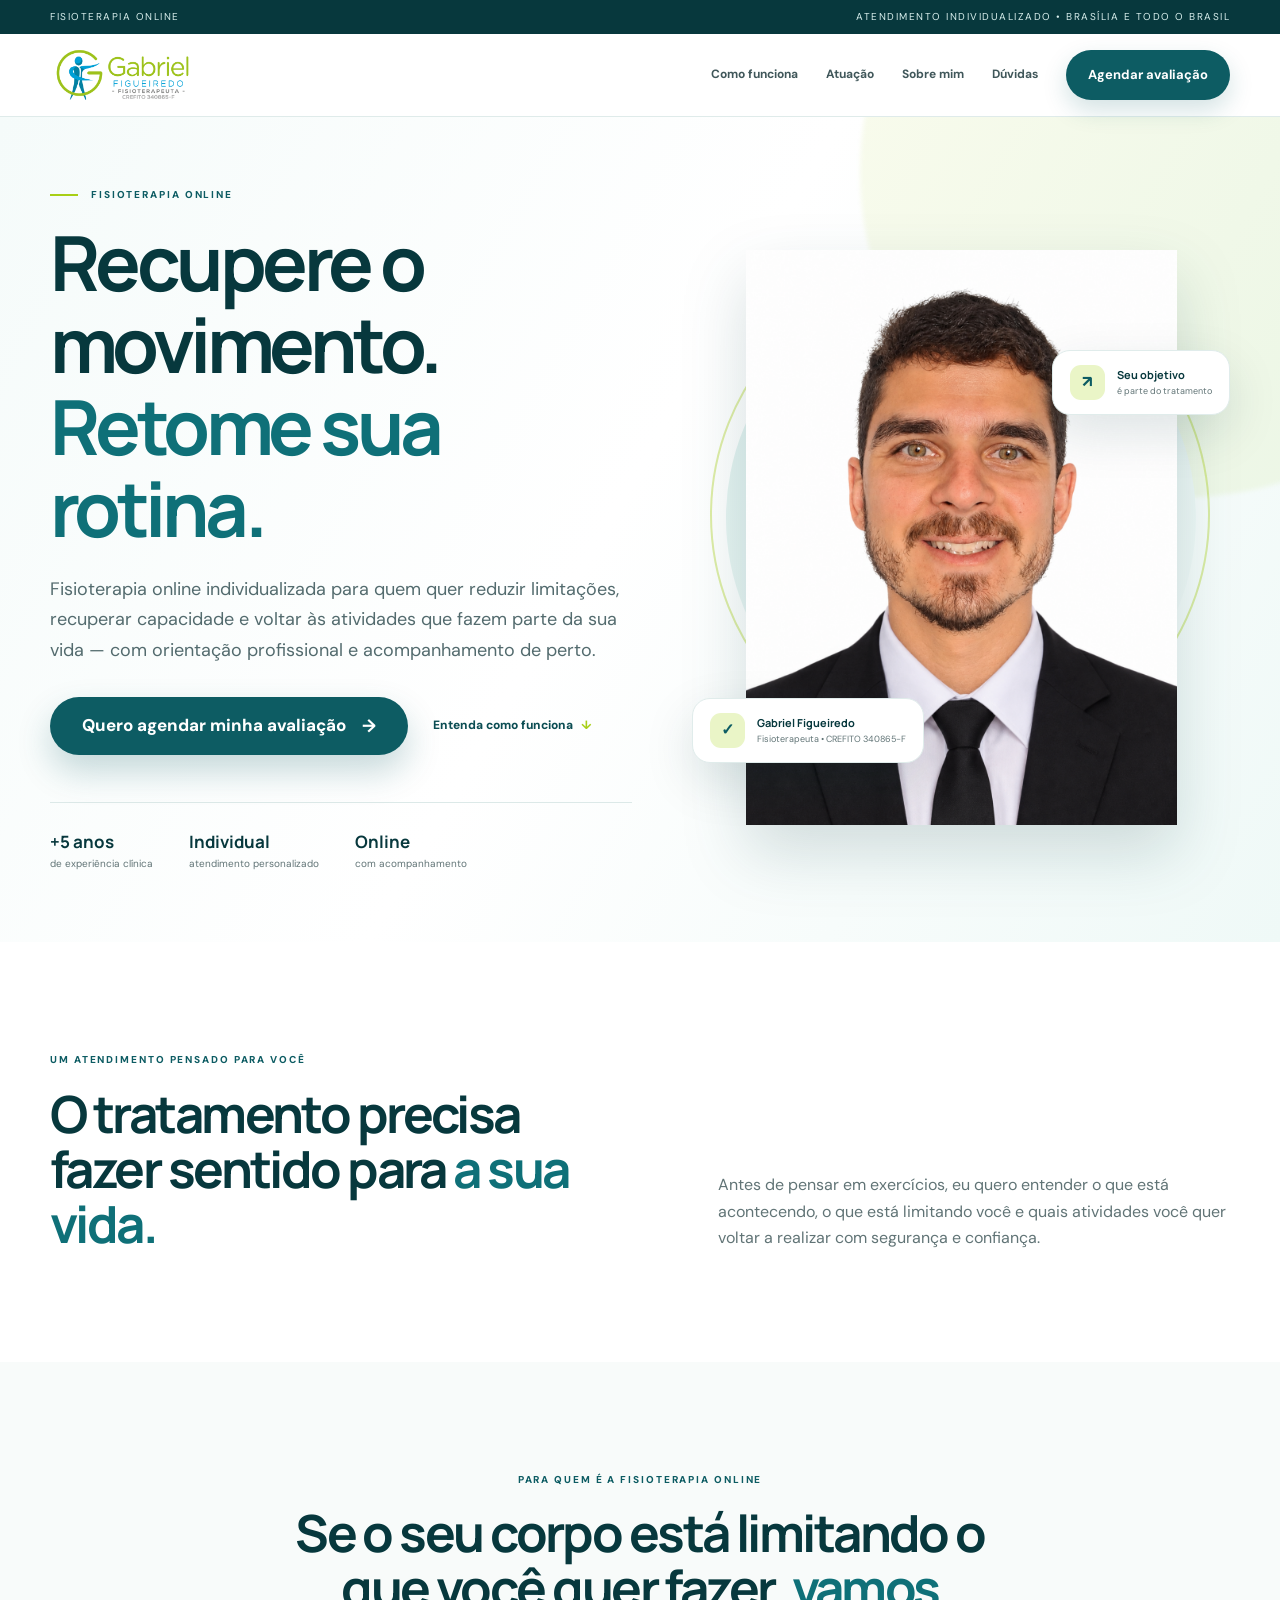
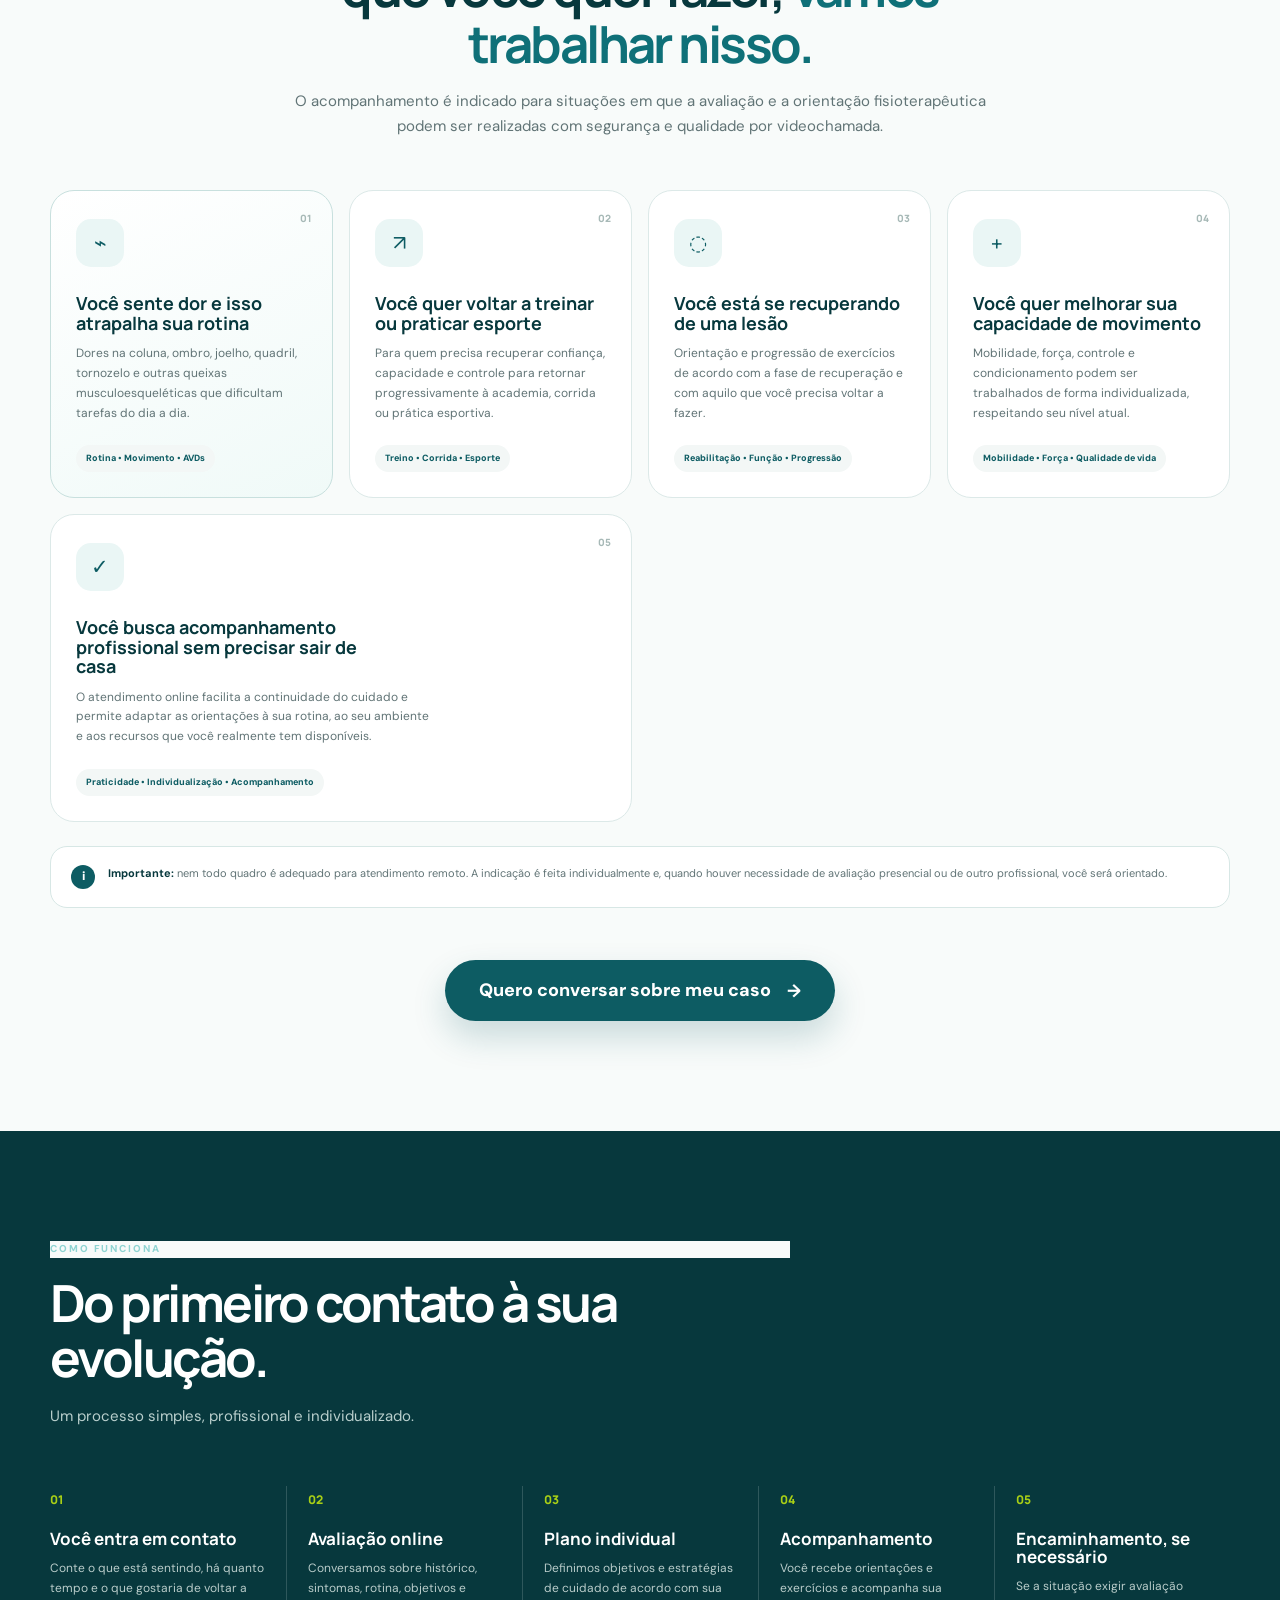
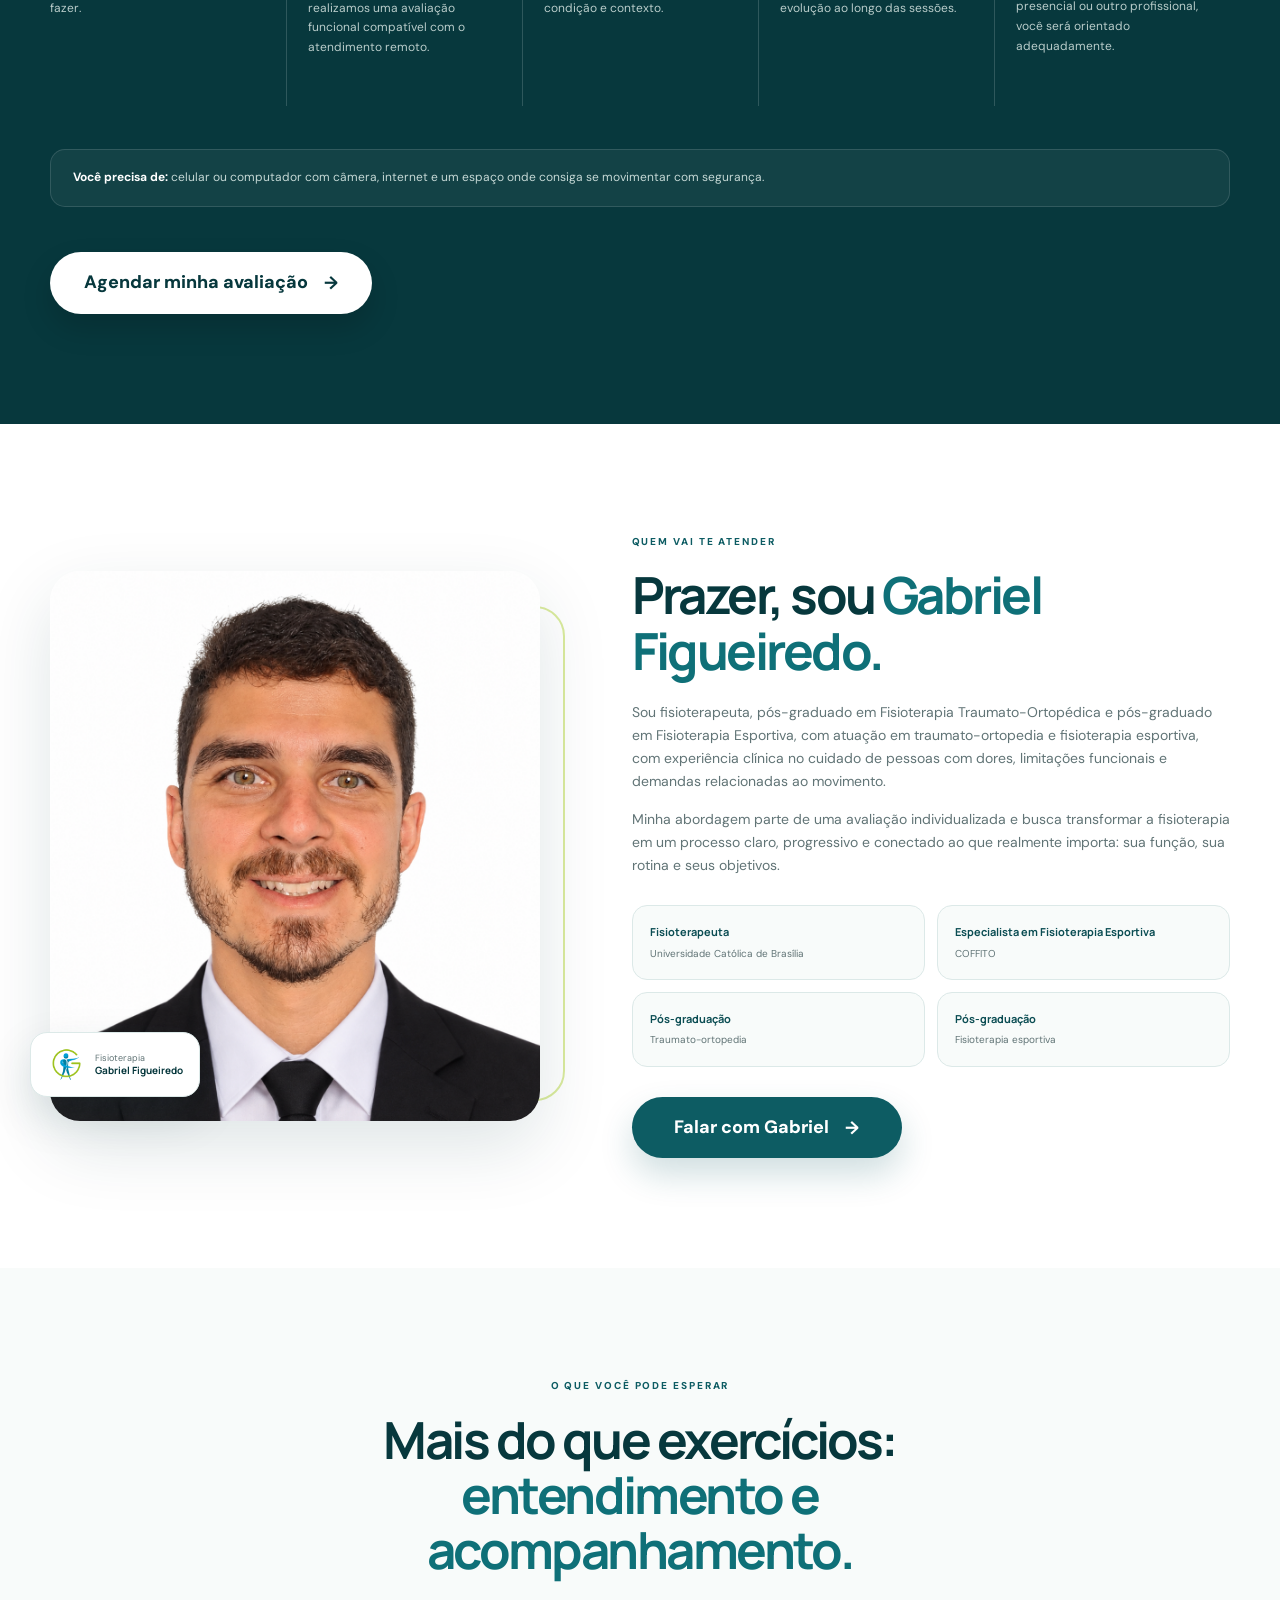
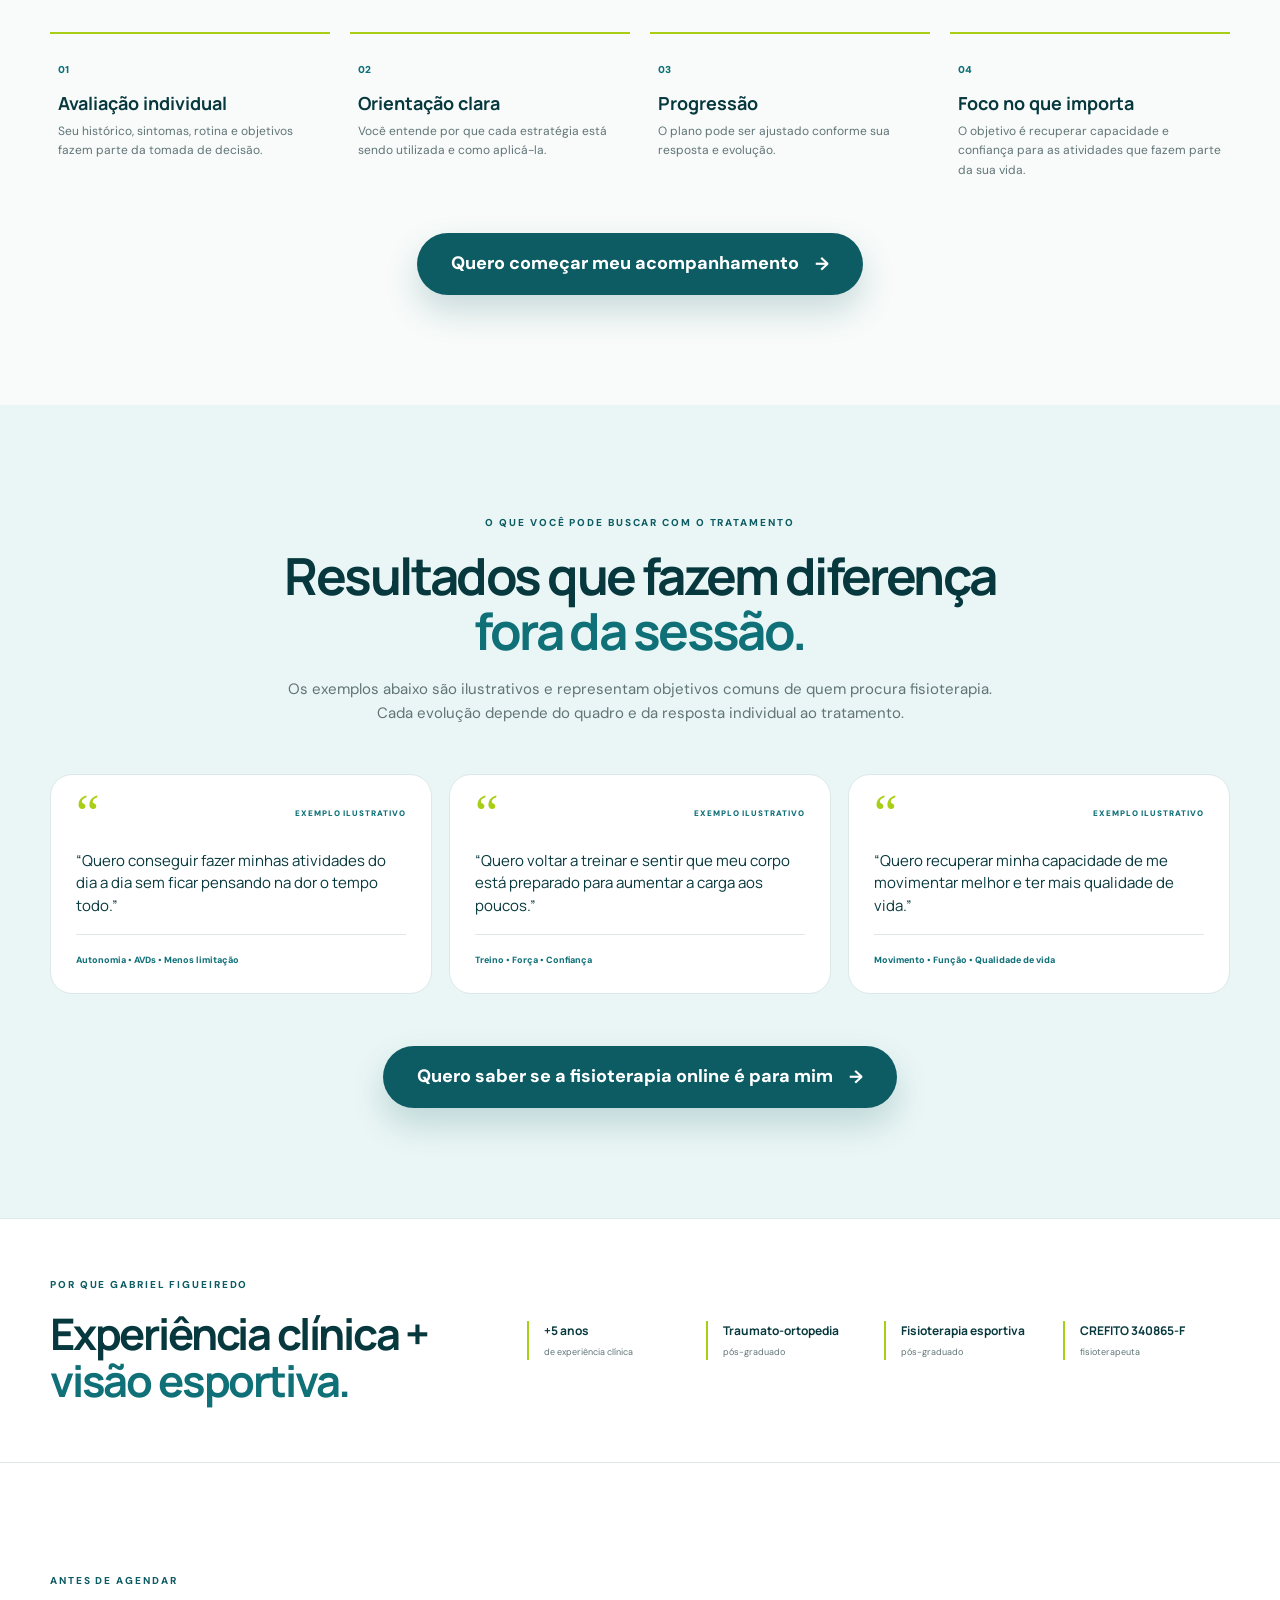
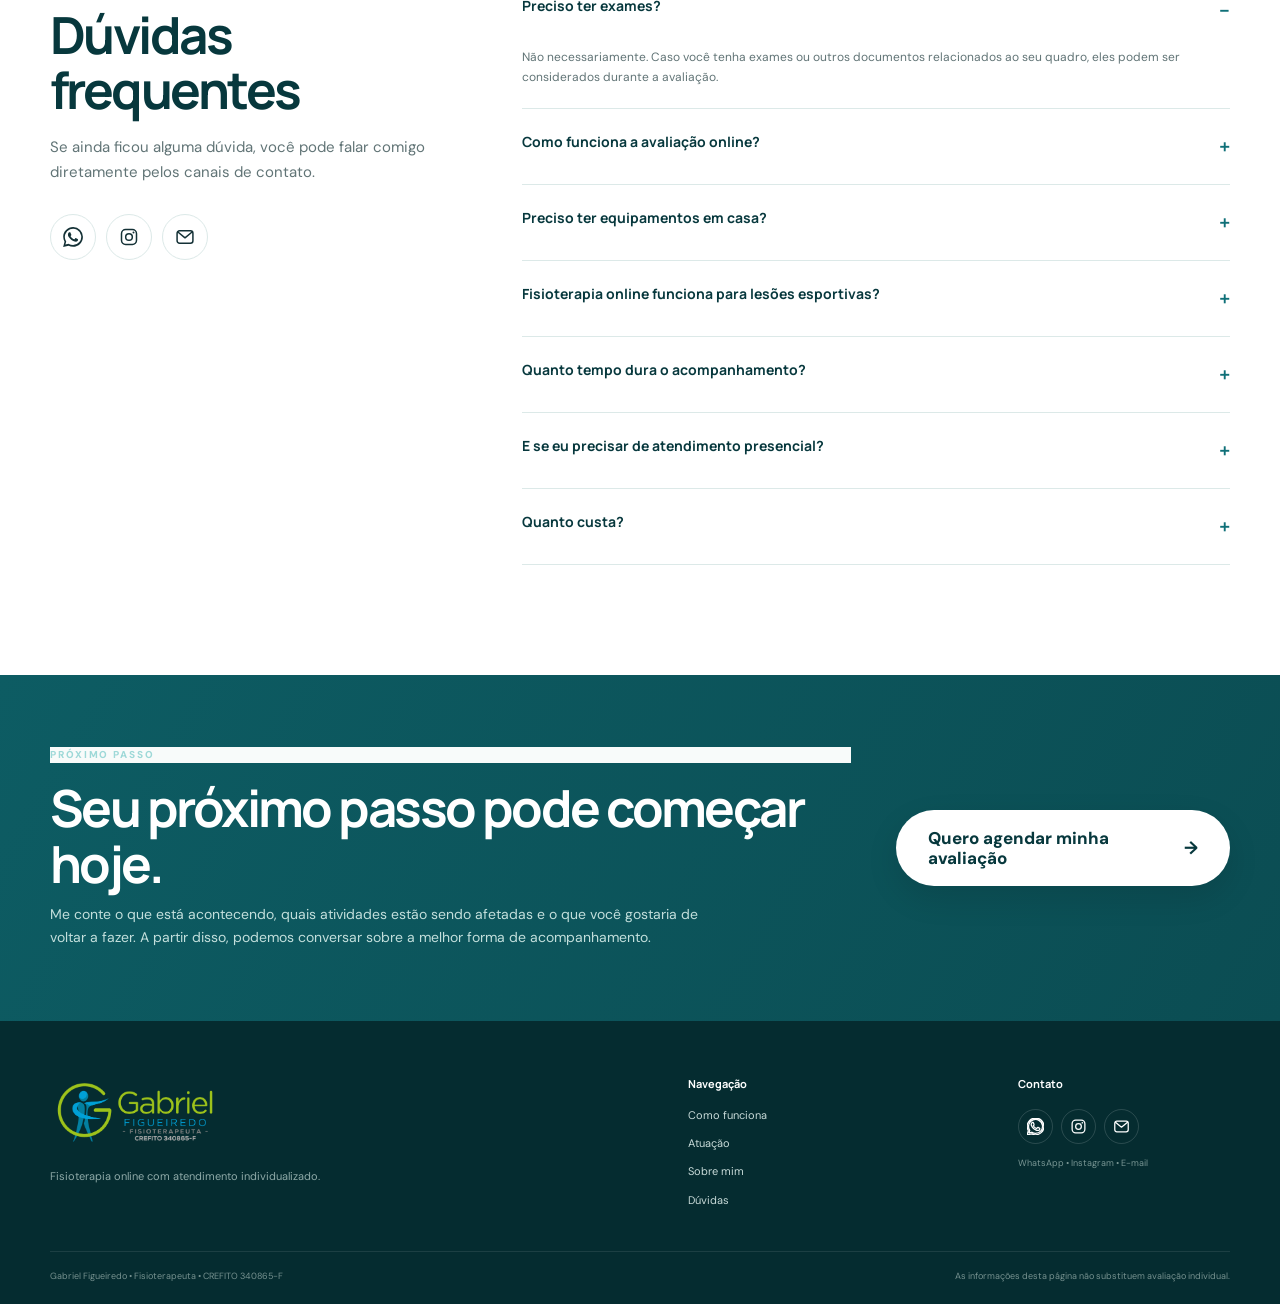
==== commit a6a77168: "Add files via upload" ====
--- a/index.html
+++ b/index.html
@@ -96,7 +96,7 @@
   </div>
 </section>
 
-<section id="especialidades" class="audience section light"><div class="container"><div class="section-heading centered"><div class="eyebrow">PARA QUEM É A FISIOTERAPIA ONLINE</div><h2>Se o seu corpo está limitando o que você quer fazer, <em>vamos trabalhar nisso.</em></h2><p>O acompanhamento é indicado para situações em que a avaliação e a orientação fisioterapêutica podem ser realizadas com segurança e qualidade por videochamada.</p></div><div class="audience-grid"><article class="audience-card featured"><div class="audience-number">01</div><div class="audience-icon">⌁</div><h3>Você sente dor e isso atrapalha sua rotina</h3><p>Dores na coluna, ombro, joelho, quadril, tornozelo e outras queixas musculoesqueléticas que dificultam tarefas do dia a dia.</p><span class="audience-tag">Rotina • Movimento • AVDs</span></article><article class="audience-card"><div class="audience-number">02</div><div class="audience-icon">↗</div><h3>Você quer voltar a treinar ou praticar esporte</h3><p>Para quem precisa recuperar confiança, capacidade e controle para retornar progressivamente à academia, corrida ou prática esportiva.</p><span class="audience-tag">Treino • Corrida • Esporte</span></article><article class="audience-card"><div class="audience-number">03</div><div class="audience-icon">◌</div><h3>Você está se recuperando de uma lesão</h3><p>Orientação e progressão de exercícios de acordo com a fase de recuperação e com aquilo que você precisa voltar a fazer.</p><span class="audience-tag">Reabilitação • Função • Progressão</span></article><article class="audience-card"><div class="audience-number">04</div><div class="audience-icon">+</div><h3>Você quer melhorar sua capacidade de movimento</h3><p>Mobilidade, força, controle e condicionamento podem ser trabalhados de forma individualizada, respeitando seu nível atual.</p><span class="audience-tag">Mobilidade • Força • Qualidade de vida</span></article><article class="audience-card wide"><div class="audience-number">05</div><div class="audience-icon">✓</div><h3>Você busca acompanhamento profissional sem precisar sair de casa</h3><p>O atendimento online facilita a continuidade do cuidado e permite adaptar as orientações à sua rotina, ao seu ambiente e aos recursos que você realmente tem disponíveis.</p><span class="audience-tag">Praticidade • Individualização • Acompanhamento</span></article></div><div class="eligibility-note"><div class="eligibility-icon">i</div><p><strong>Importante:</strong> nem todo quadro é adequado para atendimento remoto. A indicação é feita individualmente e, quando houver necessidade de avaliação presencial ou de outro profissional, você será orientado.</p></div></div></section>
+<section id="especialidades" class="audience section light"><div class="container"><div class="section-heading centered"><div class="eyebrow">PARA QUEM É A FISIOTERAPIA ONLINE</div><h2>Se o seu corpo está limitando o que você quer fazer, <em>vamos trabalhar nisso.</em></h2><p>O acompanhamento é indicado para situações em que a avaliação e a orientação fisioterapêutica podem ser realizadas com segurança e qualidade por videochamada.</p></div><div class="audience-grid"><article class="audience-card featured"><div class="audience-number">01</div><div class="audience-icon">⌁</div><h3>Você sente dor e isso atrapalha sua rotina</h3><p>Dores na coluna, ombro, joelho, quadril, tornozelo e outras queixas musculoesqueléticas que dificultam tarefas do dia a dia.</p><span class="audience-tag">Rotina • Movimento • AVDs</span></article><article class="audience-card"><div class="audience-number">02</div><div class="audience-icon">↗</div><h3>Você quer voltar a treinar ou praticar esporte</h3><p>Para quem precisa recuperar confiança, capacidade e controle para retornar progressivamente à academia, corrida ou prática esportiva.</p><span class="audience-tag">Treino • Corrida • Esporte</span></article><article class="audience-card"><div class="audience-number">03</div><div class="audience-icon">◌</div><h3>Você está se recuperando de uma lesão</h3><p>Orientação e progressão de exercícios de acordo com a fase de recuperação e com aquilo que você precisa voltar a fazer.</p><span class="audience-tag">Reabilitação • Função • Progressão</span></article><article class="audience-card"><div class="audience-number">04</div><div class="audience-icon">+</div><h3>Você quer melhorar sua capacidade de movimento</h3><p>Mobilidade, força, controle e condicionamento podem ser trabalhados de forma individualizada, respeitando seu nível atual.</p><span class="audience-tag">Mobilidade • Força • Qualidade de vida</span></article><article class="audience-card wide"><div class="audience-number">05</div><div class="audience-icon">✓</div><h3>Você busca acompanhamento profissional sem precisar sair de casa</h3><p>O atendimento online facilita a continuidade do cuidado e permite adaptar as orientações à sua rotina, ao seu ambiente e aos recursos que você realmente tem disponíveis.</p><span class="audience-tag">Praticidade • Individualização • Acompanhamento</span></article></div><div class="eligibility-note"><div class="eligibility-icon">i</div><p><strong>Importante:</strong> nem todo quadro é adequado para atendimento remoto. A indicação é feita individualmente e, quando houver necessidade de avaliação presencial ou de outro profissional, você será orientado.</p></div><div class="section-cta"><a class="btn primary" data-whatsapp href="#"><span>Quero conversar sobre meu caso</span><b>→</b></a></div></div></section>
 
 <section id="como-funciona" class="process section dark">
   <div class="container">
@@ -137,6 +137,8 @@
     <div class="process-note">
       <strong>Você precisa de:</strong> celular ou computador com câmera, internet e um espaço onde consiga se movimentar com segurança.
     </div>
+
+    <div class="section-cta"><a class="btn" data-whatsapp href="#"><span>Agendar minha avaliação</span><b>→</b></a></div>
   </div>
 </section>
 
@@ -164,7 +166,7 @@
         <div><strong>Pós-graduação</strong><span>Fisioterapia esportiva</span></div>
       </div>
 
-      <a class="btn outline" data-whatsapp href="#">Falar com Gabriel <b>→</b></a>
+      <div class="section-cta"><a class="btn primary" data-whatsapp href="#"><span>Falar com Gabriel</span><b>→</b></a></div>
     </div>
   </div>
 </section>
@@ -182,10 +184,11 @@
       <article><span>03</span><h3>Progressão</h3><p>O plano pode ser ajustado conforme sua resposta e evolução.</p></article>
       <article><span>04</span><h3>Foco no que importa</h3><p>O objetivo é recuperar capacidade e confiança para as atividades que fazem parte da sua vida.</p></article>
     </div>
-  </div>
-</section>
-
-<section class="testimonial section soft"><div class="container"><div class="section-heading centered"><div class="eyebrow">O QUE VOCÊ PODE BUSCAR COM O TRATAMENTO</div><h2>Resultados que fazem diferença <em>fora da sessão.</em></h2><p>Os exemplos abaixo são ilustrativos e representam objetivos comuns de quem procura fisioterapia. Cada evolução depende do quadro e da resposta individual ao tratamento.</p></div><div class="testimonial-grid"><article class="testimonial-card"><div class="testimonial-top"><span class="quote">“</span><span class="result-label">EXEMPLO ILUSTRATIVO</span></div><p>“Quero conseguir fazer minhas atividades do dia a dia sem ficar pensando na dor o tempo todo.”</p><span class="testimonial-focus">Autonomia • AVDs • Menos limitação</span></article><article class="testimonial-card"><div class="testimonial-top"><span class="quote">“</span><span class="result-label">EXEMPLO ILUSTRATIVO</span></div><p>“Quero voltar a treinar e sentir que meu corpo está preparado para aumentar a carga aos poucos.”</p><span class="testimonial-focus">Treino • Força • Confiança</span></article><article class="testimonial-card"><div class="testimonial-top"><span class="quote">“</span><span class="result-label">EXEMPLO ILUSTRATIVO</span></div><p>“Quero recuperar minha capacidade de me movimentar melhor e ter mais qualidade de vida.”</p><span class="testimonial-focus">Movimento • Função • Qualidade de vida</span></article></div></div></section>
+    <div class="section-cta"><a class="btn primary" data-whatsapp href="#"><span>Quero começar meu acompanhamento</span><b>→</b></a></div>
+  </div>
+</section>
+
+<section class="testimonial section soft"><div class="container"><div class="section-heading centered"><div class="eyebrow">O QUE VOCÊ PODE BUSCAR COM O TRATAMENTO</div><h2>Resultados que fazem diferença <em>fora da sessão.</em></h2><p>Os exemplos abaixo são ilustrativos e representam objetivos comuns de quem procura fisioterapia. Cada evolução depende do quadro e da resposta individual ao tratamento.</p></div><div class="testimonial-grid"><article class="testimonial-card"><div class="testimonial-top"><span class="quote">“</span><span class="result-label">EXEMPLO ILUSTRATIVO</span></div><p>“Quero conseguir fazer minhas atividades do dia a dia sem ficar pensando na dor o tempo todo.”</p><span class="testimonial-focus">Autonomia • AVDs • Menos limitação</span></article><article class="testimonial-card"><div class="testimonial-top"><span class="quote">“</span><span class="result-label">EXEMPLO ILUSTRATIVO</span></div><p>“Quero voltar a treinar e sentir que meu corpo está preparado para aumentar a carga aos poucos.”</p><span class="testimonial-focus">Treino • Força • Confiança</span></article><article class="testimonial-card"><div class="testimonial-top"><span class="quote">“</span><span class="result-label">EXEMPLO ILUSTRATIVO</span></div><p>“Quero recuperar minha capacidade de me movimentar melhor e ter mais qualidade de vida.”</p><span class="testimonial-focus">Movimento • Função • Qualidade de vida</span></article></div><div class="section-cta"><a class="btn primary" data-whatsapp href="#"><span>Quero saber se a fisioterapia online é para mim</span><b>→</b></a></div></div></section>
 
 <section class="credibility section"><div class="container credibility-inner"><div class="credibility-title"><div class="eyebrow">POR QUE GABRIEL FIGUEIREDO</div><h2>Experiência clínica + <em>visão esportiva.</em></h2></div><div class="credibility-points"><div><strong>+5 anos</strong><span>de experiência clínica</span></div><div><strong>Traumato-ortopedia</strong><span>pós-graduado</span></div><div><strong>Fisioterapia esportiva</strong><span>pós-graduado</span></div><div><strong>CREFITO 340865-F</strong><span>fisioterapeuta</span></div></div></div></section><section id="duvidas" class="faq section">
   <div class="container faq-grid">
--- a/style.css
+++ b/style.css
@@ -29,7 +29,7 @@
 .brand-logo{width:215px;height:auto;max-height:64px;object-fit:contain;object-position:left center}
 .desktop-nav{display:flex;align-items:center;gap:28px;font-size:12px;font-weight:700;color:#40575A}
 .desktop-nav a:hover{color:var(--teal-800)}
-.nav-button{background:var(--teal-800);color:#fff!important;border-radius:999px;padding:13px 20px;box-shadow:0 10px 24px rgba(13,92,99,.18)}
+.nav-button{background:var(--teal-800);color:#fff!important;border-radius:999px;padding:14px 22px;box-shadow:0 10px 24px rgba(13,92,99,.18);font-size:13px}
 .menu-button{display:none;border:0;background:transparent;font-size:25px;color:var(--teal-950)}
 .mobile-nav{display:none}
 .hero{position:relative;overflow:hidden;background:linear-gradient(120deg,#F5FBFA 0%,#fff 48%,#EFF9F7 100%)}
@@ -42,7 +42,7 @@
 h1 em,h2 em{font-style:normal;color:var(--teal-700)}
 .lead{font-size:18px;line-height:1.7;color:#536B6E;max-width:640px;margin:25px 0 31px}
 .hero-actions{display:flex;align-items:center;gap:25px;flex-wrap:wrap}
-.btn{display:inline-flex;align-items:center;justify-content:center;gap:16px;padding:16px 24px;border-radius:999px;font-size:12px;font-weight:800;transition:.22s}
+.btn{display:inline-flex;align-items:center;justify-content:center;gap:16px;padding:18px 32px;border-radius:999px;font-size:17px;line-height:1.2;font-weight:800;transition:.22s;min-height:58px}
 .btn b{font-size:18px;line-height:0}
 .btn.primary{background:var(--teal-800);color:#fff;box-shadow:0 16px 34px rgba(13,92,99,.23)}
 .btn.primary:hover{transform:translateY(-2px);background:var(--teal-900)}
@@ -50,6 +50,19 @@
 .btn.white{background:#fff;color:var(--teal-950);box-shadow:0 12px 32px rgba(0,0,0,.11)}
 .subtle-link{font-size:12px;font-weight:800;color:var(--teal-900)}
 .subtle-link span{color:var(--lime);margin-left:5px}
+.section-cta{display:flex;justify-content:center;margin-top:52px}
+.section-cta .btn{min-width:310px;padding:20px 34px;font-size:18px;box-shadow:0 16px 34px rgba(13,92,99,.20)}
+.process .section-cta{justify-content:flex-start;margin-top:45px}
+.process .section-cta .btn{background:#fff;color:var(--teal-950);box-shadow:0 14px 30px rgba(0,0,0,.16)}
+.about-copy .section-cta{justify-content:flex-start;margin-top:30px}
+.about-copy .section-cta .btn{min-width:270px}
+@media (max-width:700px){
+  .btn{font-size:16px;padding:17px 24px;min-height:56px;width:100%}
+  .hero-actions .btn{width:100%}
+  .section-cta,.process .section-cta,.about-copy .section-cta{justify-content:stretch;margin-top:38px}
+  .section-cta .btn,.about-copy .section-cta .btn{min-width:0;width:100%;font-size:17px}
+}
+
 .hero-proof{display:flex;gap:36px;margin-top:47px;padding-top:25px;border-top:1px solid var(--line)}
 .hero-proof div{display:flex;flex-direction:column}
 .hero-proof strong{font-family:Manrope;font-size:17px;color:var(--teal-950)}
